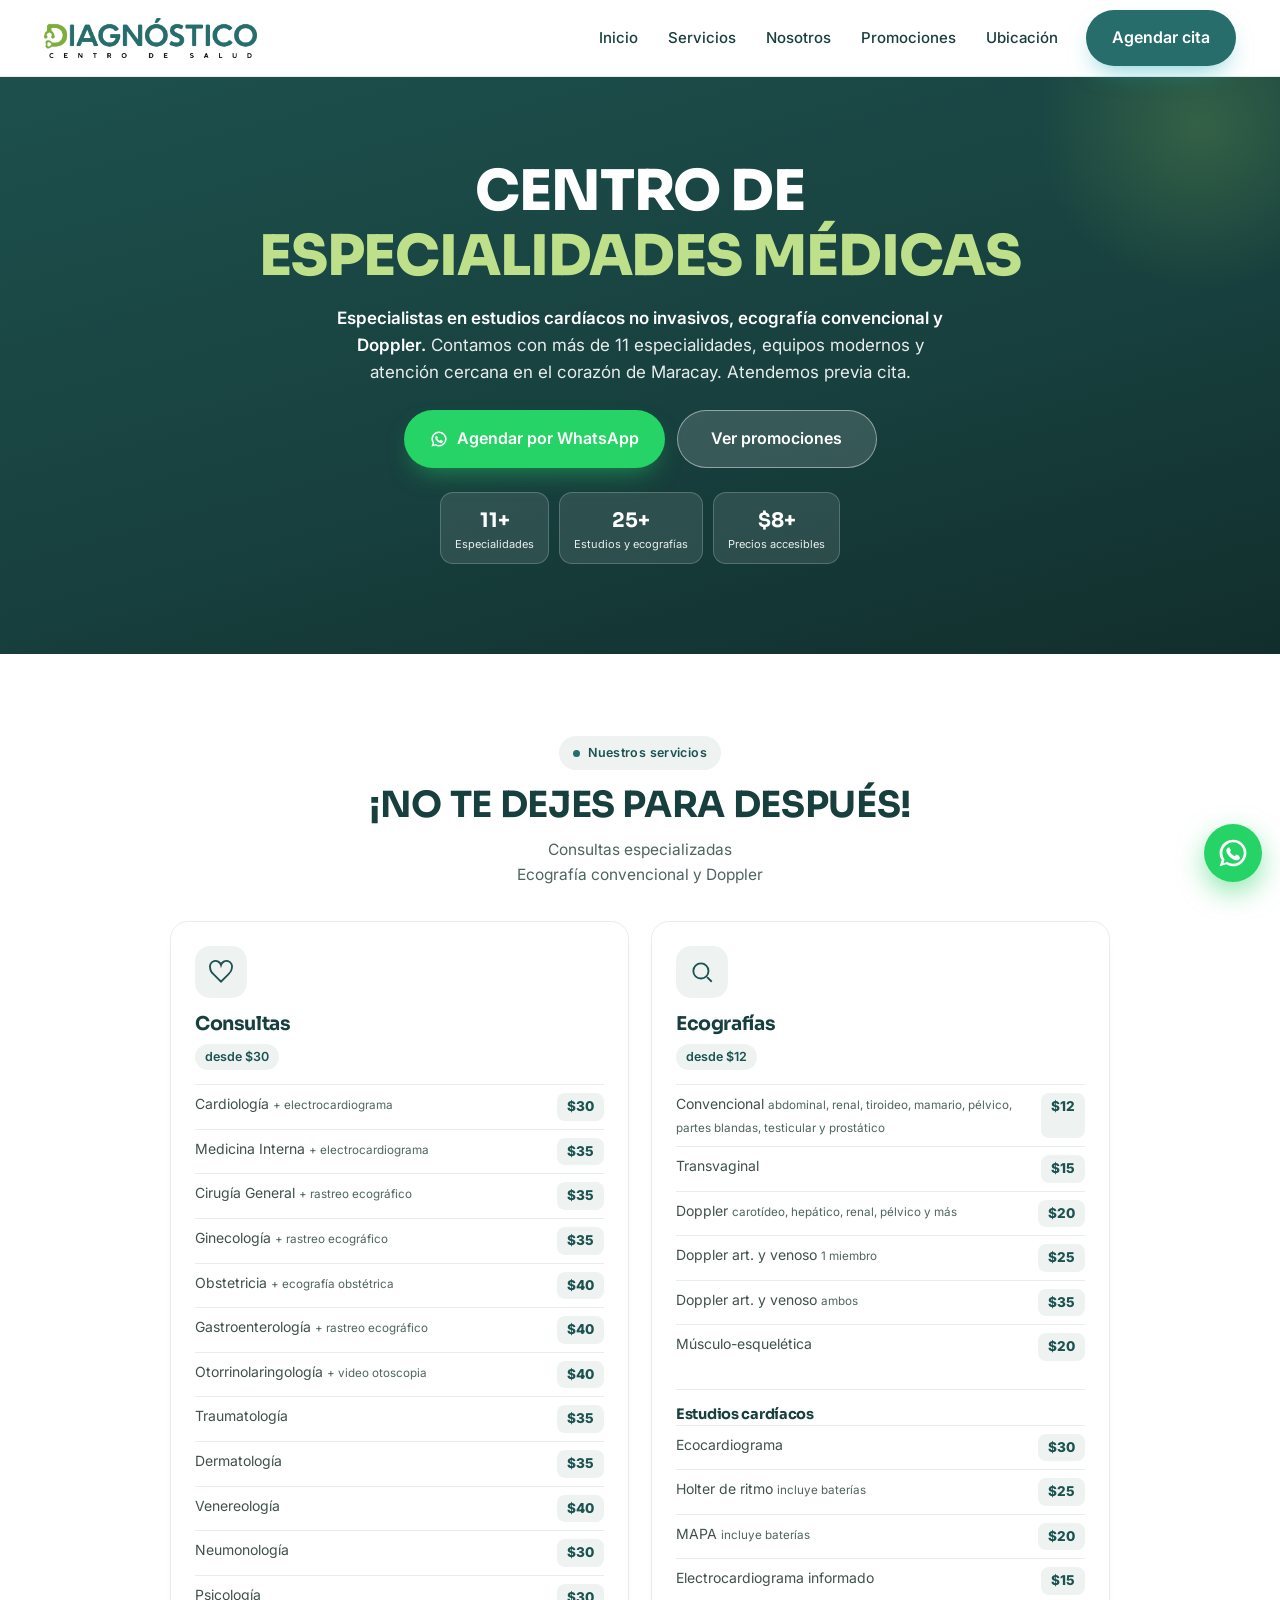
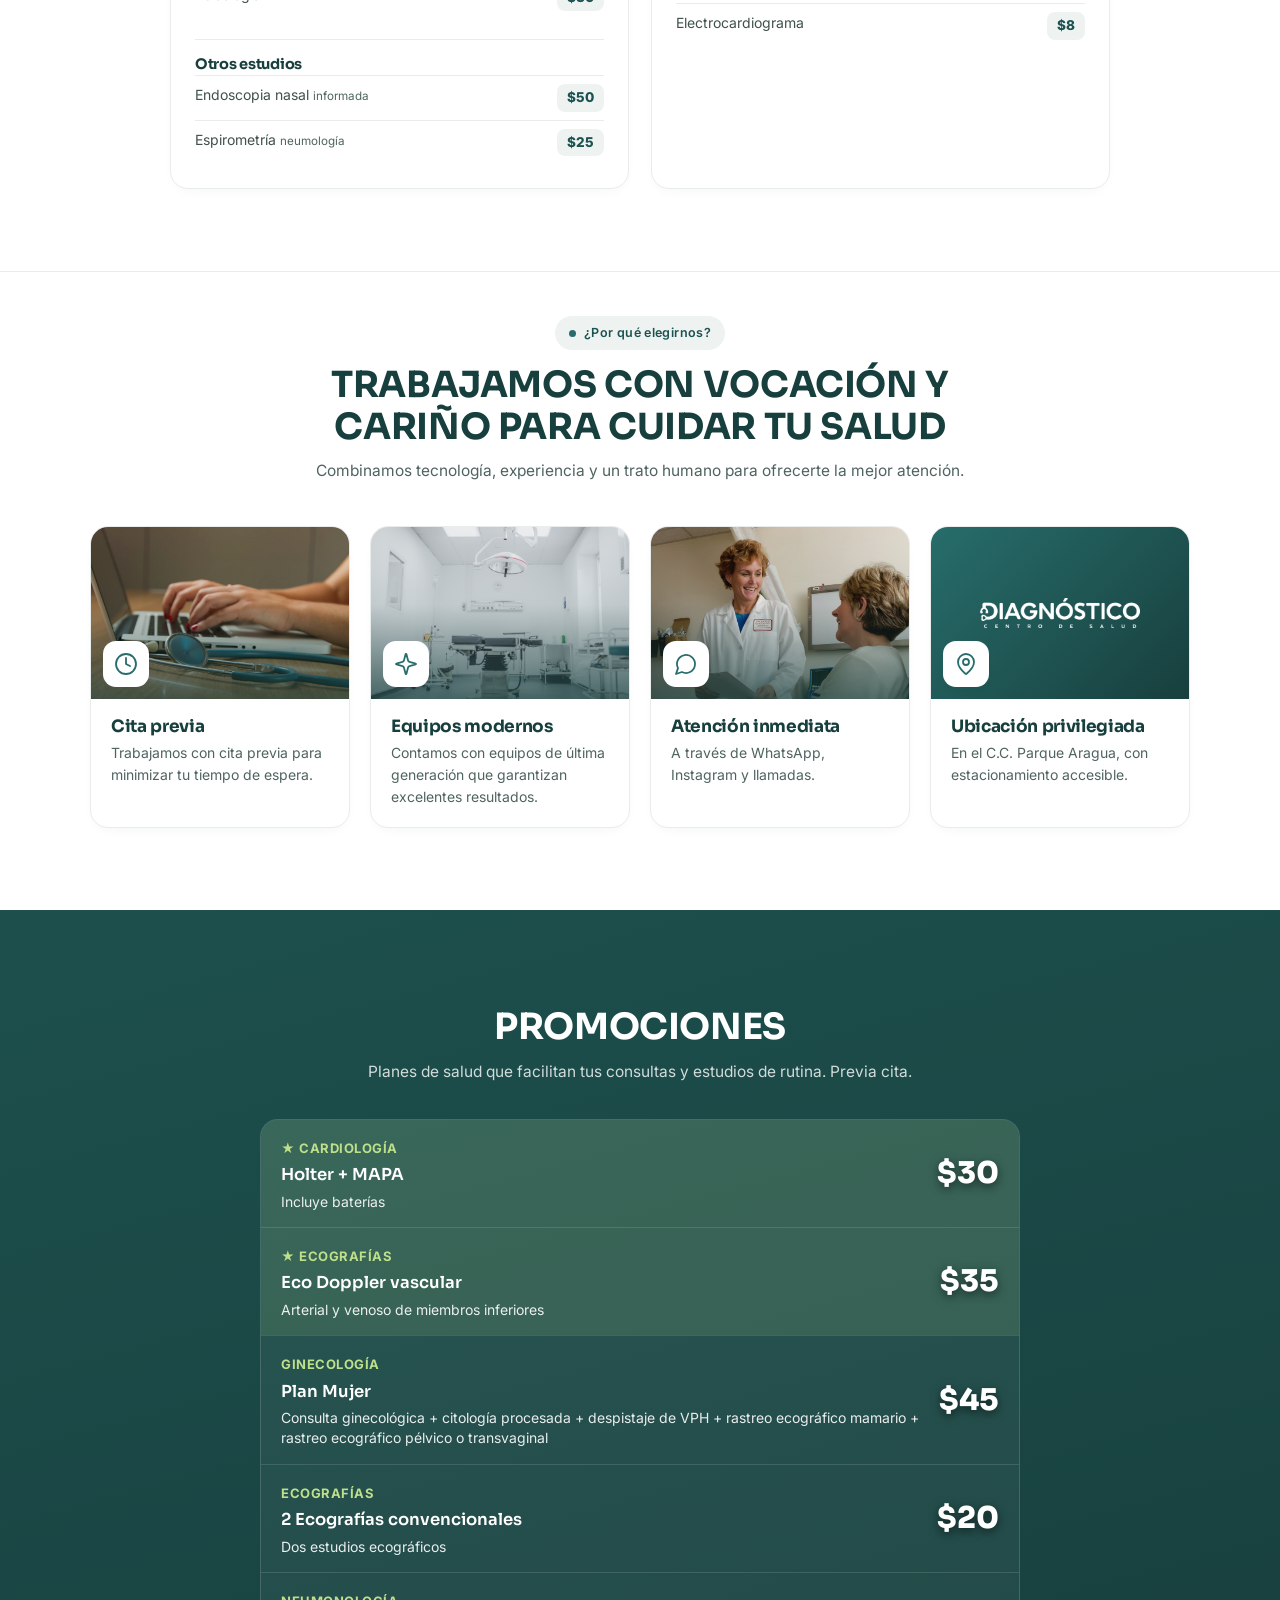
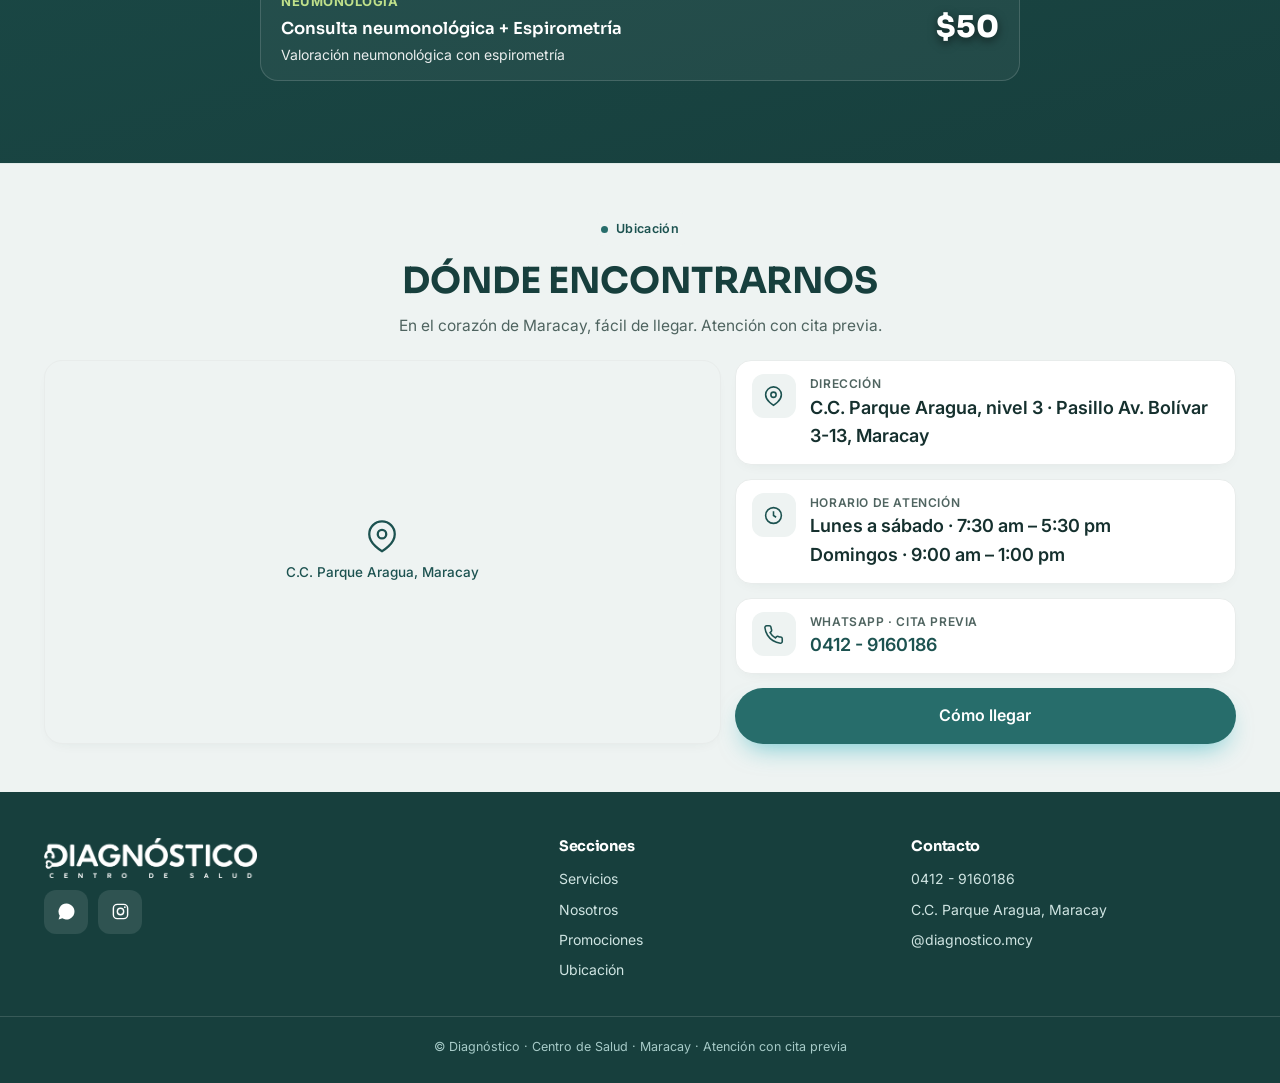
==== index.html @ fa1168a7 "fix: ecografías desde $12 y nombre completo de la promo de neumonología Al renombrar la tarjeta a "E" ====
<!DOCTYPE html>
<html lang="es">
<head>
<script>
/* Flag anti-FOUC. Si el JS falla —el archivo no carga o revienta al ejecutarse—
   quitamos la clase y la página vuelve a su versión sin JS (todo visible),
   en vez de quedarse en blanco por las animaciones de aparición. */
document.documentElement.classList.add('js');
addEventListener('error', function (e) {
  var t = e.target;
  if (!t || t === window || t.tagName === 'SCRIPT') {
    document.documentElement.classList.remove('js');
  }
}, true);
</script>
<meta charset="UTF-8">
<meta name="viewport" content="width=device-width, initial-scale=1.0">
<title>Diagnóstico · Centro de Salud · Maracay</title>
<meta name="description" content="Centro de Salud Diagnóstico en Maracay. Ecografías, estudios cardíacos, endoscopia y consultas de especialidad. Atención con cita previa.">
<meta name="theme-color" content="#ffffff">
<link rel="icon" type="image/png" href="img/favicon.png">
<link rel="apple-touch-icon" href="img/favicon.png">
<meta property="og:type" content="website">
<meta property="og:url" content="https://diagnosticocentrodesalud.vercel.app/">
<meta property="og:title" content="Diagnóstico · Centro de Salud · Maracay">
<meta property="og:description" content="Ecografías, estudios cardíacos y consultas de especialidad. Cita previa.">
<meta property="og:image" content="https://diagnosticocentrodesalud.vercel.app/img/logo-completo.jpg">
<link rel="canonical" href="https://diagnosticocentrodesalud.vercel.app/">
<meta name="twitter:card" content="summary_large_image">
<meta name="twitter:title" content="Diagnóstico · Centro de Salud · Maracay">
<meta name="twitter:description" content="Ecografías, estudios cardíacos y consultas de especialidad. Cita previa.">
<meta name="twitter:image" content="https://diagnosticocentrodesalud.vercel.app/img/logo-completo.jpg">
<link rel="preconnect" href="https://fonts.googleapis.com">
<link rel="preconnect" href="https://fonts.gstatic.com" crossorigin>
<link href="https://fonts.googleapis.com/css2?family=Sora:wght@500;600;700;800&family=Inter:wght@400;500;600&display=swap" rel="stylesheet">
<link rel="stylesheet" href="css/base.css">
<link rel="stylesheet" href="css/index.css">
<script type="application/ld+json">
{
  "@context": "https://schema.org",
  "@type": "MedicalClinic",
  "name": "Diagnóstico · Centro de Salud",
  "description": "Centro de salud en Maracay: ecografías, Doppler, estudios cardíacos, endoscopia y consultas de especialidad. Atención con cita previa.",
  "url": "https://diagnosticocentrodesalud.vercel.app/",
  "telephone": "+584129160186",
  "image": "https://diagnosticocentrodesalud.vercel.app/img/logo-completo.jpg",
  "logo": "https://diagnosticocentrodesalud.vercel.app/img/logo.png",
  "priceRange": "$8–$50",
  "currenciesAccepted": "USD",
  "address": {
    "@type": "PostalAddress",
    "streetAddress": "C.C. Parque Aragua, nivel 3, Pasillo Av. Bolívar 3-13",
    "addressLocality": "Maracay",
    "addressRegion": "Aragua",
    "addressCountry": "VE"
  },
  "geo": {
    "@type": "GeoCoordinates",
    "latitude": 10.2470,
    "longitude": -67.5959
  },
  "openingHoursSpecification": [
    {
      "@type": "OpeningHoursSpecification",
      "dayOfWeek": ["Monday", "Tuesday", "Wednesday", "Thursday", "Friday", "Saturday"],
      "opens": "07:30",
      "closes": "17:30"
    },
    {
      "@type": "OpeningHoursSpecification",
      "dayOfWeek": "Sunday",
      "opens": "09:00",
      "closes": "13:00"
    }
  ],
  "sameAs": ["https://www.instagram.com/diagnostico.mcy/"],
  "hasMap": "https://www.google.com/maps/search/?api=1&query=C.C.+Parque+Aragua+Maracay",
  "medicalSpecialty": ["Cardiovascular", "DiagnosticImaging"]
}
</script>
</head>
<body>

<!-- NAV -->
<header class="nav">
  <div class="container nav-in">
    <a href="#inicio" class="brand"><img src="img/logo.png" alt="Diagnóstico · Centro de Salud" width="2714" height="509"></a>
    <nav class="nav-links">
      <a href="#inicio">Inicio</a>
      <a href="#servicios">Servicios</a>
      <a href="#nosotros">Nosotros</a>
      <a href="#promociones">Promociones</a>
      <a href="#ubicacion">Ubicación</a>
    </nav>
    <a class="btn btn-turq nav-cta" href="https://wa.me/584129160186?text=Hola%2C%20quiero%20agendar%20una%20cita" target="_blank" rel="noopener">Agendar cita</a>
    <button class="burger" aria-label="Menú">
      <svg viewBox="0 0 24 24" fill="none" stroke="currentColor" stroke-width="2.2"><path d="M4 7h16M4 12h16M4 17h16"/></svg>
    </button>
  </div>
  <div class="drawer" id="drawer">
    <div class="din">
      <a href="#inicio">Inicio</a>
      <a href="servicios.html">Servicios</a>
      <a href="#nosotros">Nosotros</a>
      <a href="promociones.html">Promociones</a>
      <a href="#ubicacion">Ubicación</a>
      <a class="btn btn-lime dcta" href="https://wa.me/584129160186?text=Hola%2C%20quiero%20agendar%20una%20cita" target="_blank" rel="noopener">
        <svg viewBox="0 0 24 24" fill="currentColor"><use href="img/wa.svg#wa"/></svg>
        Agendar cita
      </a>
    </div>
  </div>
</header>

<!-- HERO -->
<section class="hero" id="inicio">
  <div class="hero-grid">
    <div class="hero-copy">
      <div class="hero-brand only-mob reveal">
        <div class="hb-name"><span class="d">D</span>iagnóstico</div>
        <div class="hb-sub">Centro de especialidades médicas</div>
      </div>
      <h1 class="only-desk reveal">Centro de <em>especialidades médicas</em></h1>
      <p class="lead reveal" style="--d:.1s"><b>Especialistas en estudios cardíacos no invasivos, ecografía convencional y Doppler.</b> Contamos con más de 11 especialidades, equipos modernos y atención cercana en el corazón de Maracay. Atendemos previa cita.</p>
      <div class="hero-cta only-desk reveal" style="--d:.2s">
        <a class="btn btn-wa" href="https://wa.me/584129160186?text=Hola%2C%20quiero%20agendar%20una%20cita" target="_blank" rel="noopener">
          <svg viewBox="0 0 24 24" fill="currentColor"><use href="img/wa.svg#wa"/></svg>
          Agendar por WhatsApp
        </a>
        <a class="btn btn-ghost" href="#promociones">Ver promociones</a>
      </div>
      <div class="hero-cta only-mob reveal" style="--d:.2s">
        <a class="btn btn-out" href="servicios.html">Servicios</a>
        <a class="btn btn-ghost" href="promociones.html">Promociones</a>
      </div>
      <div class="trust reveal" style="--d:.3s">
        <div class="item"><div class="n">11+</div><div class="l">Especialidades</div></div>
        <div class="item"><div class="n">25+</div><div class="l">Estudios y ecografías</div></div>
        <div class="item"><div class="n">$8+</div><div class="l">Precios accesibles</div></div>
      </div>
    </div>
  </div>
</section>

<!-- SERVICIOS -->
<section class="block" id="servicios">
  <div class="container center sec-head reveal">
    <span class="pill"><span class="d"></span>Nuestros servicios</span>
    <h2 class="sec-title">¡No te dejes para después!</h2>
    <p class="sec-intro only-desk">Consultas especializadas<br>Ecografía convencional y Doppler</p>
  </div>
  <div class="container svc-more reveal" style="--d:.1s">
    <ul class="svc-mini-list">
      <li>Consultas especializadas</li>
      <li>Ecografías</li>
      <li>Estudios cardíacos</li>
      <li>Otros estudios</li>
    </ul>
    <a class="btn btn-turq svc-mini-btn" href="servicios.html">Ver todos los servicios
      <svg viewBox="0 0 24 24" fill="none" stroke="currentColor" stroke-width="2.2" style="width:17px;height:17px"><path d="M5 12h14M13 6l6 6-6 6"/></svg>
    </a>
  </div>
  <div class="container bento-wrap reveal"><div class="bento">
    <div class="card">
      <div class="ic"><svg viewBox="0 0 24 24" fill="none" stroke="currentColor" stroke-width="1.7"><path d="M19 14c1.5-1.5 3-3.3 3-5.5A3.5 3.5 0 0012 5.5 3.5 3.5 0 002 8.5c0 2.2 1.5 4 3 5.5l7 7 7-7z"/></svg></div>
      <h3>Consultas</h3><span class="from">desde $30</span>
      <ul>
        <li><span>Cardiología <small>+ electrocardiograma</small></span><b>$30</b></li>
        <li><span>Medicina Interna <small>+ electrocardiograma</small></span><b>$35</b></li>
        <li><span>Cirugía General <small>+ rastreo ecográfico</small></span><b>$35</b></li>
        <li><span>Ginecología <small>+ rastreo ecográfico</small></span><b>$35</b></li>
        <li><span>Obstetricia <small>+ ecografía obstétrica</small></span><b>$40</b></li>
        <li><span>Gastroenterología <small>+ rastreo ecográfico</small></span><b>$40</b></li>
        <li><span>Otorrinolaringología <small>+ video otoscopia</small></span><b>$40</b></li>
        <li><span>Traumatología</span><b>$35</b></li>
        <li><span>Dermatología</span><b>$35</b></li>
        <li><span>Venereología</span><b>$40</b></li>
        <li><span>Neumonología</span><b>$30</b></li>
        <li><span>Psicología</span><b>$30</b></li>
      </ul>
      <h4 class="subh">Otros estudios</h4>
      <ul>
        <li><span>Endoscopia nasal <small>informada</small></span><b>$50</b></li>
        <li><span>Espirometría <small>neumología</small></span><b>$25</b></li>
      </ul>
    </div>
    <div class="card">
      <div class="ic"><svg viewBox="0 0 24 24" fill="none" stroke="currentColor" stroke-width="1.7"><circle cx="11" cy="11" r="7"/><path d="M21 21l-4.3-4.3"/></svg></div>
      <h3>Ecografías</h3><span class="from">desde $12</span>
      <ul>
        <li><span>Convencional <small>abdominal, renal, tiroideo, mamario, pélvico, partes blandas, testicular y prostático</small></span><b>$12</b></li>
        <li><span>Transvaginal</span><b>$15</b></li>
        <li><span>Doppler <small>carotídeo, hepático, renal, pélvico y más</small></span><b>$20</b></li>
        <li><span>Doppler art. y venoso <small>1 miembro</small></span><b>$25</b></li>
        <li><span>Doppler art. y venoso <small>ambos</small></span><b>$35</b></li>
        <li><span>Músculo-esquelética</span><b>$20</b></li>
      </ul>
      <h4 class="subh">Estudios cardíacos</h4>
      <ul>
        <li><span>Ecocardiograma</span><b>$30</b></li>
        <li><span>Holter de ritmo <small>incluye baterías</small></span><b>$25</b></li>
        <li><span>MAPA <small>incluye baterías</small></span><b>$20</b></li>
        <li><span>Electrocardiograma informado</span><b>$15</b></li>
        <li><span>Electrocardiograma</span><b>$8</b></li>
      </ul>
    </div>
  </div></div>
</section>

<!-- POR QUÉ ELEGIRNOS -->
<section class="block" id="nosotros">
  <div class="container center sec-head reveal">
    <span class="pill"><span class="d"></span>¿Por qué elegirnos?</span>
    <h2 class="sec-title">Trabajamos con vocación y cariño para cuidar tu salud</h2>
    <p class="sec-intro">Combinamos tecnología, experiencia y un trato humano para ofrecerte la mejor atención.</p>
  </div>
  <div class="container reveal" style="--d:.1s"><div class="why">
    <article class="why-card">
      <div class="why-img">
        <img src="img/reason-cita.jpg" alt="" width="900" height="600" loading="lazy">
        <span class="why-ic"><svg viewBox="0 0 24 24" fill="none" stroke="currentColor" stroke-width="1.8" stroke-linecap="round" stroke-linejoin="round"><circle cx="12" cy="12" r="10"/><path d="M12 6v6l4 2"/></svg></span>
      </div>
      <h3>Cita previa</h3>
      <p>Trabajamos con cita previa para minimizar tu tiempo de espera.</p>
    </article>
    <article class="why-card">
      <div class="why-img">
        <img src="img/reason-equipos.jpg" alt="" width="900" height="600" loading="lazy">
        <span class="why-ic"><svg viewBox="0 0 24 24" fill="none" stroke="currentColor" stroke-width="1.8" stroke-linecap="round" stroke-linejoin="round"><path d="M9.94 15.5A2 2 0 0 0 8.5 14.06l-6.14-1.58a.5.5 0 0 1 0-.96L8.5 9.94A2 2 0 0 0 9.94 8.5l1.58-6.14a.5.5 0 0 1 .96 0l1.58 6.14a2 2 0 0 0 1.44 1.44l6.14 1.58a.5.5 0 0 1 0 .96l-6.14 1.58a2 2 0 0 0-1.44 1.44l-1.58 6.14a.5.5 0 0 1-.96 0z"/></svg></span>
      </div>
      <h3>Equipos modernos</h3>
      <p>Contamos con equipos de última generación que garantizan excelentes resultados.</p>
    </article>
    <article class="why-card">
      <div class="why-img">
        <img src="img/reason-cercana.jpg" alt="" width="900" height="600" loading="lazy">
        <span class="why-ic"><svg viewBox="0 0 24 24" fill="none" stroke="currentColor" stroke-width="1.8" stroke-linecap="round" stroke-linejoin="round"><path d="M7.9 20A9 9 0 1 0 4 16.1L2 22Z"/></svg></span>
      </div>
      <h3>Atención inmediata</h3>
      <p>A través de WhatsApp, Instagram y llamadas.</p>
    </article>
    <article class="why-card">
      <div class="why-img why-img-brand">
        <img class="why-logo" src="img/logo-white.png" alt="" loading="lazy">
        <span class="why-ic"><svg viewBox="0 0 24 24" fill="none" stroke="currentColor" stroke-width="1.8" stroke-linecap="round" stroke-linejoin="round"><path d="M20 10c0 4.99-5.54 10.19-7.4 11.8a1 1 0 0 1-1.2 0C9.54 20.19 4 14.99 4 10a8 8 0 0 1 16 0"/><circle cx="12" cy="10" r="3"/></svg></span>
      </div>
      <h3>Ubicación privilegiada</h3>
      <p>En el C.C. Parque Aragua, con estacionamiento accesible.</p>
    </article>
  </div></div>
</section>

<!-- PROMOCIONES -->
<section class="block" id="promociones" style="background:linear-gradient(165deg,#1d504d 0%, #173f3d 100%);">
  <div class="container center sec-head reveal">
    <h2 class="sec-title">Promociones</h2>
    <p class="sec-intro">Planes de salud que facilitan tus consultas y estudios de rutina. Previa cita.</p>
  </div>
  <div class="container"><div class="promo-list reveal" style="--d:.1s">
    <a class="prow feat" href="https://wa.me/584129160186?text=Hola%2C%20quiero%20la%20promo%20de%20Cardiolog%C3%ADa" target="_blank" rel="noopener">
      <div class="pinfo"><span class="ptag">★ Cardiología</span><div class="pname">Holter + MAPA</div><div class="pdesc">Incluye baterías</div></div>
      <div class="pprice">$30</div>
    </a>
    <a class="prow feat" href="https://wa.me/584129160186?text=Hola%2C%20quiero%20la%20promo%20de%20Eco%20Doppler" target="_blank" rel="noopener">
      <div class="pinfo"><span class="ptag">★ Ecografías</span><div class="pname">Eco Doppler vascular</div><div class="pdesc">Arterial y venoso de miembros inferiores</div></div>
      <div class="pprice">$35</div>
    </a>
    <a class="prow" href="https://wa.me/584129160186?text=Hola%2C%20quiero%20el%20Plan%20Mujer" target="_blank" rel="noopener">
      <div class="pinfo">
        <span class="ptag">Ginecología</span>
        <div class="pname">Plan Mujer</div>
        <div class="pdesc">Consulta ginecológica + citología procesada + despistaje de VPH + rastreo ecográfico mamario + rastreo ecográfico pélvico o transvaginal</div>
      </div>
      <div class="pprice">$45</div>
    </a>
    <a class="prow" href="https://wa.me/584129160186?text=Hola%2C%20quiero%20la%20promo%20de%202%20ecograf%C3%ADas" target="_blank" rel="noopener">
      <div class="pinfo"><span class="ptag">Ecografías</span><div class="pname">2 Ecografías convencionales</div><div class="pdesc">Dos estudios ecográficos</div></div>
      <div class="pprice">$20</div>
    </a>
    <a class="prow" href="https://wa.me/584129160186?text=Hola%2C%20quiero%20la%20promo%20de%20Neumonolog%C3%ADa" target="_blank" rel="noopener">
      <div class="pinfo"><span class="ptag">Neumonología</span><div class="pname">Consulta neumonológica + Espirometría</div><div class="pdesc">Valoración neumonológica con espirometría</div></div>
      <div class="pprice">$50</div>
    </a>
  </div></div>
</section>

<!-- UBICACIÓN -->
<section class="block" id="ubicacion">
  <div class="container center sec-head reveal">
    <span class="pill"><span class="d"></span>Ubicación</span>
    <h2 class="sec-title">Dónde encontrarnos</h2>
    <p class="sec-intro only-desk">En el corazón de Maracay, fácil de llegar. Atención con cita previa.</p>
  </div>
  <div class="container"><div class="ubi">
    <div class="map reveal">
      <div class="mfallback"><svg viewBox="0 0 24 24" fill="none" stroke="currentColor" stroke-width="1.6"><path d="M21 10c0 7-9 12-9 12s-9-5-9-12a9 9 0 0118 0z"/><circle cx="12" cy="10" r="3"/></svg><span>C.C. Parque Aragua, Maracay</span></div>
      <iframe src="https://www.google.com/maps?q=C.C.+Parque+Aragua+Maracay&output=embed" loading="lazy" referrerpolicy="no-referrer-when-downgrade" title="Ubicación"></iframe>
    </div>
    <div class="info reveal" style="--d:.12s">
      <div class="irow"><span class="ic"><svg viewBox="0 0 24 24" fill="none" stroke="currentColor" stroke-width="1.8"><path d="M21 10c0 7-9 12-9 12s-9-5-9-12a9 9 0 0118 0z"/><circle cx="12" cy="10" r="3"/></svg></span><div><div class="lab">Dirección</div><div class="val">C.C. Parque Aragua, nivel 3 · Pasillo Av. Bolívar 3-13, Maracay</div></div></div>
      <div class="irow"><span class="ic"><svg viewBox="0 0 24 24" fill="none" stroke="currentColor" stroke-width="1.8"><circle cx="12" cy="12" r="9"/><path d="M12 7v5l3 2"/></svg></span><div><div class="lab">Horario de atención</div><div class="val">Lunes a sábado · 7:30 am – 5:30 pm<br>Domingos · 9:00 am – 1:00 pm</div></div></div>
      <div class="irow"><span class="ic"><svg viewBox="0 0 24 24" fill="none" stroke="currentColor" stroke-width="1.8"><path d="M22 16.9v3a2 2 0 01-2.2 2 19.8 19.8 0 01-8.6-3 19.5 19.5 0 01-6-6 19.8 19.8 0 01-3-8.6A2 2 0 014.1 2h3a2 2 0 012 1.7c.1 1 .4 2 .7 2.9a2 2 0 01-.5 2.1L8.1 9.9a16 16 0 006 6l1.2-1.2a2 2 0 012.1-.5c.9.3 1.9.6 2.9.7a2 2 0 011.7 2z"/></svg></span><div><div class="lab">WhatsApp · Cita previa</div><a href="tel:+584129160186" class="val">0412 - 9160186</a></div></div>
      <a class="btn btn-turq" href="https://www.google.com/maps/search/?api=1&query=C.C.+Parque+Aragua+Maracay" target="_blank" rel="noopener" style="width:100%;">Cómo llegar</a>
    </div>
  </div></div>
</section>

<!-- FOOTER -->
<footer class="ft">
  <div class="container ft-in reveal">
    <div>
      <img src="img/logo-white.png" alt="Diagnóstico" width="900" height="169">
      <div class="ft-soc">
        <a href="https://wa.me/584129160186" target="_blank" rel="noopener" aria-label="WhatsApp"><svg viewBox="0 0 24 24" fill="#fff"><path d="M12 2a10 10 0 00-8.5 15.3L2 22l4.8-1.5A10 10 0 1012 2zm4.4 12c-.2-.1-1.4-.7-1.7-.8-.2-.1-.4-.1-.5.1l-.7.9c-.1.2-.3.2-.5.1a6.5 6.5 0 01-3.2-2.8c-.1-.2 0-.4.1-.5l.4-.5c.1-.2.1-.3 0-.5l-.7-1.7c-.2-.4-.4-.4-.5-.4h-.5a1 1 0 00-.7.3c-.2.3-.9.9-.9 2.1s.9 2.5 1 2.6c.1.2 1.8 2.8 4.4 3.9 1.6.7 2.2.7 3 .6.5-.1 1.4-.6 1.6-1.1.2-.6.2-1 .1-1.1z"/></svg></a>
        <a href="https://www.instagram.com/diagnostico.mcy/" target="_blank" rel="noopener" aria-label="Instagram"><svg viewBox="0 0 24 24" fill="none" stroke="#fff" stroke-width="1.8"><rect x="3" y="3" width="18" height="18" rx="5"/><circle cx="12" cy="12" r="4"/><circle cx="17.5" cy="6.5" r="1.1" fill="#fff" stroke="none"/></svg></a>
      </div>
    </div>
    <div class="only-desk">
      <h4>Secciones</h4>
      <a href="#servicios">Servicios</a><a href="#nosotros">Nosotros</a><a href="#promociones">Promociones</a><a href="#ubicacion">Ubicación</a>
    </div>
    <div class="only-desk">
      <h4>Contacto</h4>
      <a href="tel:+584129160186">0412 - 9160186</a>
      <a href="https://www.google.com/maps/search/?api=1&query=C.C.+Parque+Aragua+Maracay" target="_blank" rel="noopener">C.C. Parque Aragua, Maracay</a>
      <a href="https://www.instagram.com/diagnostico.mcy/" target="_blank" rel="noopener">@diagnostico.mcy</a>
    </div>
  </div>
  <div class="ft-bot">© Diagnóstico · Centro de Salud · Maracay · Atención con cita previa</div>
</footer>

<a class="wa" href="https://wa.me/584129160186?text=Hola%2C%20quiero%20agendar%20una%20cita%20en%20Diagn%C3%B3stico" target="_blank" rel="noopener" aria-label="WhatsApp">
  <svg viewBox="0 0 24 24" fill="currentColor"><use href="img/wa.svg#wa"/></svg>
</a>

<script src="js/main.js" defer></script>
</body>
</html>
---- css/base.css ----
/* ===== Design tokens + reset — compartido por todas las páginas ===== */
:root{
  --ink:#15302e; --teal:#173f3d; --turq:#276D6B; --turq-d:#1c5250; --turq-l:#eef3f2;
  --lime:#7BA845; --limel:#bfe08a; --muted:#4f6460; --line:#e8eceb; --bg:#ffffff; --wa:#25D366;
  --grad:#276D6B;
  --shadow:0 12px 30px -18px rgba(20,55,52,.16);
  --shadow-sm:0 5px 16px -10px rgba(20,55,52,.12);
  --r:18px;
}
*{ box-sizing:border-box; margin:0; padding:0; }
html{ scroll-behavior:smooth; }
a{ text-decoration:none; color:inherit; }
img{ max-width:100%; display:block; }

/* Botón flotante de WhatsApp — presente en todas las páginas */
.wa{ position:fixed; right:18px; bottom:18px; z-index:90; width:58px; height:58px; border-radius:50%; background:var(--wa); display:grid; place-items:center; box-shadow:0 10px 26px rgba(37,211,102,.5); animation:wp 2.4s infinite; }
.wa svg{ width:32px; height:32px; color:#fff; }
@keyframes wp{ 0%{ box-shadow:0 10px 26px rgba(37,211,102,.5),0 0 0 0 rgba(37,211,102,.5);} 70%{ box-shadow:0 10px 26px rgba(37,211,102,.5),0 0 0 16px rgba(37,211,102,0);} 100%{ box-shadow:0 10px 26px rgba(37,211,102,.5),0 0 0 0 rgba(37,211,102,0);} }
@media (prefers-reduced-motion: reduce){ .wa{ animation:none; } }

/* ===== COTIZACIÓN POR WHATSAPP — compartido (servicios + promociones) ===== */
/* pista bajo el encabezado */
.qhint{ margin-top:14px; font-size:13.5px; color:rgba(255,255,255,.72); }

/* círculo de selección en cada fila: vacío = disponible, lima con ✓ = agregado */
.qadd{ flex:none; width:32px; height:32px; border-radius:50%; cursor:pointer;
      background:transparent; border:2px solid rgba(191,224,138,.85); color:transparent;
      display:grid; place-items:center; transition:transform .15s, background .15s, color .15s, border-color .15s; }
.qadd svg{ width:18px; height:18px; }
.qadd:hover{ transform:translateY(-1px); background:rgba(191,224,138,.15); }
.qadd.on{ background:var(--lime); border-color:var(--lime); color:#fff; }
.srow.is-added{ background:rgba(191,224,138,.08); }
.prow.is-added{ background:rgba(191,224,138,.16); }

/* pastilla flotante */
.qbar{ position:fixed; left:50%; bottom:20px; transform:translate(-50%,140%); z-index:80;
      display:inline-flex; align-items:center; gap:12px; padding:12px 20px; border:none; cursor:pointer;
      border-radius:999px; background:var(--turq); color:#fff; font-family:'Inter',sans-serif;
      font-weight:600; font-size:15.5px; box-shadow:0 16px 34px -12px rgba(0,0,0,.6);
      transition:transform .28s cubic-bezier(.22,.61,.36,1), opacity .28s; opacity:0; pointer-events:none;
      max-width:calc(100vw - 32px); }
.qbar.show{ transform:translate(-50%,0); opacity:1; pointer-events:auto; }
.qbar-ic{ position:relative; display:inline-grid; place-items:center; }
.qbar-ic svg{ width:22px; height:22px; }
.qbar-count{ position:absolute; top:-8px; right:-9px; min-width:19px; height:19px; padding:0 4px;
      border-radius:999px; background:var(--lime); color:#173f3d; font-size:12px; font-weight:800;
      display:grid; place-items:center; }
.qbar-total{ font-family:'Sora',sans-serif; font-weight:800; background:rgba(255,255,255,.16);
      padding:3px 11px; border-radius:999px; }

/* panel (bottom sheet) */
.qsheet-back{ position:fixed; inset:0; z-index:100; background:rgba(10,26,25,.55);
      opacity:0; pointer-events:none; transition:opacity .28s; display:flex; align-items:flex-end; justify-content:center; }
.qsheet-back.open{ opacity:1; pointer-events:auto; }
.qsheet{ width:100%; max-width:520px; background:#fff; color:var(--ink);
      border-radius:22px 22px 0 0; padding:10px 20px calc(20px + env(safe-area-inset-bottom));
      transform:translateY(100%); transition:transform .3s cubic-bezier(.22,.61,.36,1);
      max-height:86vh; display:flex; flex-direction:column; box-shadow:0 -20px 50px -20px rgba(0,0,0,.5); }
.qsheet-back.open .qsheet{ transform:none; }
.qsheet-grab{ width:44px; height:5px; border-radius:999px; background:#d8e0de; margin:4px auto 8px; }
.qsheet-head{ display:flex; align-items:center; justify-content:space-between; }
.qsheet-head h2{ font-family:'Sora',sans-serif; font-size:20px; font-weight:700; color:var(--teal); }
.qsheet-x{ width:38px; height:38px; border-radius:11px; border:none; cursor:pointer;
      background:var(--turq-l); color:var(--turq-d); display:grid; place-items:center; }
.qsheet-x svg{ width:20px; height:20px; }
.qsheet-list{ overflow-y:auto; margin:12px 0 4px; -webkit-overflow-scrolling:touch; }
.qitem{ display:flex; align-items:center; gap:12px; padding:12px 0; border-top:1px solid var(--line); }
.qitem:first-child{ border-top:none; }
.qitem-name{ flex:1; min-width:0; font-size:15.5px; color:var(--ink); }
.qitem-price{ font-family:'Sora',sans-serif; font-weight:800; font-size:16px; color:var(--turq-d);
      white-space:nowrap; }
.qitem-x{ flex:none; width:32px; height:32px; border-radius:9px; border:none; cursor:pointer;
      background:#fbecec; color:#c0483f; display:grid; place-items:center; }
.qitem-x svg{ width:17px; height:17px; }
.qsheet-foot{ border-top:1px solid var(--line); padding-top:14px; margin-top:4px; }
.qsheet-total{ display:flex; align-items:baseline; justify-content:space-between; }
.qsheet-total span{ font-size:14px; color:var(--muted); font-weight:600; text-transform:uppercase; letter-spacing:.03em; }
.qsheet-sum{ font-family:'Sora',sans-serif; font-weight:800; font-size:26px; color:var(--teal); }
.qsheet-note{ font-size:12px; color:var(--muted); margin-top:4px; }
.qsheet-wa{ display:flex; align-items:center; justify-content:center; gap:9px; margin-top:14px;
      padding:15px; border-radius:14px; background:var(--wa); color:#fff; font-weight:700; font-size:16.5px;
      box-shadow:0 12px 26px -10px rgba(37,211,102,.55); }
.qsheet-wa svg{ width:20px; height:20px; }
.qsheet-more{ display:block; width:100%; margin-top:10px; padding:12px; border:none; background:none;
      color:var(--turq-d); font-weight:600; font-size:14.5px; cursor:pointer; }

/* que la pastilla no choque con el botón flotante de WhatsApp en móvil */
@media (max-width:520px){
  .qbar{ left:16px; right:82px; display:flex; justify-content:center; max-width:none;
         transform:translateY(140%); }
  .qbar.show{ transform:none; }
}
---- css/index.css ----
body{ font-family:'Inter',system-ui,sans-serif; color:var(--ink); background:var(--bg); line-height:1.6; -webkit-font-smoothing:antialiased; overflow-x:hidden; }
  h1,h2,h3,h4{ font-family:'Sora',sans-serif; line-height:1.15; letter-spacing:-.02em; }
  .container{ width:100%; max-width:100%; margin:0 auto; padding:0 20px; }
  .center{ text-align:center; }
  .pill{ display:inline-flex; align-items:center; gap:8px; background:var(--turq-l); color:var(--turq-d); font-size:12.5px; font-weight:600; letter-spacing:.03em; padding:7px 14px; border-radius:999px; }
  .pill .d{ width:7px; height:7px; border-radius:50%; background:var(--turq); }
  .sec-head{ max-width:640px; margin:0 auto; }
  .sec-title{ font-size:clamp(13px,4.3vw,36px); font-weight:700; color:var(--teal); margin:14px 0 12px; text-transform:uppercase; letter-spacing:-.01em; white-space:normal; text-wrap:balance; }
  .sec-intro{ color:var(--muted); font-size:15.5px; }
  .btn{ display:inline-flex; align-items:center; justify-content:center; gap:9px; font-family:'Inter',sans-serif; font-weight:600; font-size:16px; padding:15px 26px; border-radius:999px; cursor:pointer; border:none; transition:transform .18s, box-shadow .18s; }
  .btn svg{ width:18px; height:18px; }
  .btn-turq{ background:var(--grad); color:#fff; box-shadow:0 12px 26px -10px rgba(18,169,182,.6); }
  .btn-turq:hover{ transform:translateY(-2px); }
  .btn-wa{ background:var(--wa); color:#fff; box-shadow:0 12px 26px -10px rgba(37,211,102,.55); }
  .btn-wa:hover{ transform:translateY(-2px); }
  .btn-out{ background:#fff; color:var(--turq-d); border:1.5px solid var(--line); }
  .btn-out:hover{ border-color:var(--turq); }
  .btn-ghost{ background:rgba(255,255,255,.14); color:#fff; border:1.5px solid rgba(255,255,255,.45); }
  .btn-lime{ background:var(--lime); color:var(--teal); box-shadow:0 12px 26px -10px rgba(123,168,69,.6); }
  .btn-lime:hover{ transform:translateY(-2px); }

  /* Accesibilidad: foco visible para teclado */
  :focus-visible{ outline:3px solid var(--turq); outline-offset:3px; border-radius:5px; }
  .hero :focus-visible, #promociones :focus-visible, footer.ft :focus-visible{ outline-color:#bfe08a; }

  /* Animaciones de aparición (fade + subida). Mejora progresiva: sin JS o con
     reduce-motion el contenido se ve completo. */
  .js .reveal{ opacity:0; transform:translateY(28px); transition:opacity .7s cubic-bezier(.22,.61,.36,1), transform .7s cubic-bezier(.22,.61,.36,1); transition-delay:var(--d,0s); }
  .js .reveal.in{ opacity:1; transform:none; }

  /* Accesibilidad: respetar reducción de movimiento */
  @media (prefers-reduced-motion: reduce){
    *, *::before, *::after{ animation-duration:.001ms !important; animation-iteration-count:1 !important; transition-duration:.001ms !important; scroll-behavior:auto !important; }
    .js .reveal{ opacity:1 !important; transform:none !important; }
  }

  /* ===== NAV (robusto) ===== */
  header.nav{ position:sticky; top:0; z-index:70; background:#fff; border-bottom:1px solid var(--line); }
  .nav-in{ display:flex; align-items:center; height:64px; }
  .brand{ margin-right:auto; display:flex; }
  .brand img{ height:33px; width:auto; }
  .nav-links{ display:none; }
  .nav-cta{ display:none; }
  .burger{ display:inline-flex; align-items:center; justify-content:center; width:44px; height:44px; border-radius:13px; background:var(--turq-l); border:none; color:var(--turq-d); cursor:pointer; }
  .burger svg{ width:24px; height:24px; }
  .drawer{ max-height:0; overflow:hidden; transition:max-height .34s ease; background:#fff; }
  .drawer.open{ max-height:520px; border-top:1px solid var(--line); }
  .drawer .din{ padding:6px 20px 22px; display:flex; flex-direction:column; }
  .drawer a{ padding:17px 4px; font-size:19px; font-weight:600; color:var(--teal); border-bottom:1px solid var(--line); }
  .drawer a.dcta{ margin-top:18px; border:none; font-size:19px; color:#fff; text-shadow:0 1px 2px rgba(0,0,0,.28); }
  .drawer a.dcta svg{ width:20px; height:20px; }
  /* móvil: navbar FIJO y transparente superpuesto al hero; blanco (con logo) al hacer scroll → evita el doble logo */
  @media (max-width:939px){
    .js header.nav{ position:fixed; top:0; left:0; right:0; background:transparent; border-bottom-color:transparent; box-shadow:none; transition:background .25s ease, border-color .25s ease, box-shadow .25s ease; }
    .js header.nav.scrolled{ background:#fff; border-bottom-color:var(--line); box-shadow:0 6px 18px -14px rgba(0,0,0,.45); }
    .js .hero-copy{ padding-top:96px; }   /* compensa el navbar fijo (64px) + aire */
    .js header.nav .brand{ transition:opacity .2s ease; }
    .js header.nav:not(.scrolled) .brand{ opacity:0; pointer-events:none; }
    .js header.nav:not(.scrolled) .burger{ background:#fff; color:var(--turq-d); box-shadow:0 8px 18px -8px rgba(0,0,0,.5); }
  }

  /* ===== HERO ===== */
  .hero{ position:relative; overflow:hidden; background:linear-gradient(165deg,#1d504d 0%, #173f3d 60%, #112e2c 100%); color:#fff; }
  .hero::before{ content:""; position:absolute; top:-120px; right:-90px; width:340px; height:340px; border-radius:50%; background:radial-gradient(circle, rgba(147,199,82,.22), transparent 68%); z-index:0; }
  .hero-grid{ position:relative; z-index:1; }
  .hero-copy{ padding:48px 22px 64px; text-align:center; max-width:920px; margin:0 auto; }
  .hero h1{ text-transform:uppercase; font-size:clamp(21px,6vw,31px); font-weight:800; line-height:1.16; margin:0; }  /* móvil: 2 líneas */
  .hero h1 em{ font-style:normal; color:#fff; display:block; }  /* móvil: título todo blanco */
  /* móvil: hero con la MARCA protagonista */
  .hero-brand{ text-align:center; }
  .hb-name{ font-family:'Sora',sans-serif; font-weight:800; font-size:clamp(38px,11.5vw,52px); letter-spacing:-.005em; line-height:1; text-transform:uppercase; color:#fff; }
  .hb-name .d{ color:#bfe08a; }
  .hb-sub{ margin-top:17px; font-size:14px; letter-spacing:.1em; text-transform:uppercase; color:#bfe08a; font-weight:600; line-height:1.4; }
  .hero .lead{ font-size:16.5px; color:rgba(255,255,255,.9); margin:16px auto 0; max-width:470px; }
  .hero .lead b{ color:#fff; font-weight:600; }
  .hero-cta{ display:flex; flex-wrap:wrap; gap:12px; justify-content:center; margin-top:24px; }
  .hero-cta .btn{ flex:1 1 auto; min-width:200px; }
  .hero-cta.only-mob .btn{ min-width:0; }        /* móvil: Servicios + Promociones en una fila */
  /* móvil: 3 cuadritos pequeños en una sola línea */
  .trust{ display:flex; justify-content:center; gap:8px; margin-top:24px; flex-wrap:nowrap; }
  .trust .item{ flex:1 1 0; min-width:0; background:rgba(255,255,255,.1); border:1px solid rgba(255,255,255,.2); border-radius:13px; padding:11px 6px; text-align:center; }
  .trust .n{ font-family:'Sora',sans-serif; font-size:19px; font-weight:700; color:#fff; }
  .trust .l{ font-size:12px; color:rgba(255,255,255,.9); line-height:1.3; }

  section.block{ padding:54px 0; }
  section[id], .hero[id]{ scroll-margin-top:80px; }

  /* SERVICIOS */
  .bento{ display:grid; grid-template-columns:1fr; gap:18px; max-width:940px; margin:34px auto 0; }
  .card .subh{ font-family:'Sora',sans-serif; font-size:14.5px; color:var(--teal); margin:20px 0 2px; padding-top:16px; border-top:1px solid var(--line); }
  .card{ background:#fff; border:1px solid var(--line); border-radius:var(--r); padding:24px; box-shadow:var(--shadow-sm); transition:transform .2s, box-shadow .2s; }
  .card:hover{ transform:translateY(-4px); box-shadow:var(--shadow); }
  .card .ic{ width:52px; height:52px; border-radius:15px; background:var(--turq-l); display:grid; place-items:center; color:var(--turq-d); margin-bottom:16px; }
  .card .ic svg{ width:26px; height:26px; }
  .card h3{ font-size:19px; color:var(--teal); }
  .card .from{ display:inline-block; font-size:12.5px; font-weight:600; color:var(--turq-d); background:var(--turq-l); padding:3px 10px; border-radius:999px; margin:8px 0 14px; }
  .card ul{ list-style:none; }
  .card li{ display:flex; justify-content:space-between; gap:12px; padding:8px 0; border-top:1px solid var(--line); font-size:14px; color:#40514d; }
  .card li b{ color:var(--turq-d); font-weight:800; white-space:nowrap; background:var(--turq-l); padding:3px 10px; border-radius:8px; font-size:13.5px; }
  .card li small{ color:var(--muted); }
  /* En móvil los servicios viven en servicios.html: lista corta + botón "Ver todos" */
  .svc-more{ display:block; margin-top:10px; }
  .svc-mini-list{ list-style:none; max-width:360px; margin:0 auto; }
  .svc-mini-list li{ display:flex; align-items:center; gap:12px; padding:14px 6px; border-top:1px solid var(--line); font-size:16.5px; font-weight:500; color:var(--ink); }
  .svc-mini-list li:first-child{ border-top:none; }
  .svc-mini-list li::before{ content:""; width:9px; height:9px; border-radius:50%; background:var(--lime); flex:none; }
  .svc-mini-btn{ display:flex; gap:7px; width:max-content; margin:20px auto 0; }
  .bento-wrap{ display:none; }
  #promociones{ display:none; }              /* móvil: Promociones vive en su página */
  .only-desk{ display:none; }  /* visible solo en desktop (ver media 940px) */

  /* PROMOCIONES */
  .promo-list{ max-width:760px; margin:34px auto 0; background:#fff; border:1px solid var(--line); border-radius:18px; box-shadow:var(--shadow-sm); overflow:hidden; }
  .prow{ display:flex; align-items:center; gap:16px; padding:15px 20px; border-top:1px solid var(--line); color:inherit; transition:background .15s; }
  .prow:first-child{ border-top:none; }
  .prow:hover{ background:var(--turq-l); }
  .prow.feat{ background:var(--turq-l); }
  .prow.feat:hover{ background:#dceff0; }
  .pinfo{ flex:1; min-width:0; }
  .ptag{ font-size:13px; font-weight:700; text-transform:uppercase; letter-spacing:.04em; color:var(--turq-d); }
  .pname{ font-family:'Sora',sans-serif; font-weight:600; font-size:16.5px; color:var(--teal); margin-top:2px; }
  .pdesc{ font-size:14px; color:var(--muted); margin-top:3px; line-height:1.45; }
  .pprice{ font-family:'Sora',sans-serif; font-weight:800; font-size:23px; color:var(--turq); white-space:nowrap; }
  /* Promociones sobre fondo azul */
  #promociones .sec-title{ color:#fff; }
  #promociones .sec-intro{ color:rgba(255,255,255,.8); }
  #promociones .pill{ background:rgba(255,255,255,.14); color:#fff; }
  #promociones .pill .d{ background:#bfe08a; }
  #promociones .promo-list{ background:rgba(255,255,255,.05); border-color:rgba(255,255,255,.15); box-shadow:none; }
  #promociones .prow{ border-top-color:rgba(255,255,255,.12); }
  #promociones .prow:hover{ background:rgba(255,255,255,.06); }
  #promociones .prow.feat{ background:rgba(191,224,138,.12); }
  #promociones .prow.feat:hover{ background:rgba(191,224,138,.18); }
  #promociones .ptag{ color:#bfe08a; }
  #promociones .pname{ color:#fff; }
  #promociones .pdesc{ color:rgba(255,255,255,.9); }
  #promociones .pprice{ color:#fff; font-size:30px; text-shadow:0 3px 10px rgba(0,0,0,.55); }
  /* Ubicación compacta — banda turquesa suave para separarla de Servicios */
  #ubicacion{ padding:48px 0; background:var(--turq-l); border-top:1px solid #e0eae8; }
  #ubicacion .ubi{ margin-top:22px; gap:14px; }
  #ubicacion .map{ min-height:0; }
  #ubicacion .map iframe{ height:220px; min-height:0; }
  #ubicacion .irow{ padding:13px 16px; }
  /* móvil: info de ubicación más compacta */
  @media (max-width:939px){
    #ubicacion .ubi{ margin-top:18px; }
    #ubicacion .info{ gap:9px; }
    #ubicacion .irow{ padding:10px 14px; gap:11px; }
    #ubicacion .irow .ic{ width:38px; height:38px; border-radius:11px; }
    #ubicacion .irow .ic svg{ width:19px; height:19px; }
    #ubicacion .irow .lab{ font-size:11px; }
    #ubicacion .irow .val{ font-size:16.5px; }
  }

  /* UBICACIÓN */
  .ubi{ display:grid; grid-template-columns:1fr; gap:18px; margin-top:34px; }
  .map{ position:relative; border-radius:var(--r); overflow:hidden; border:1px solid var(--line); box-shadow:var(--shadow-sm); background:var(--turq-l); min-height:280px; }
  .map .mfallback{ position:absolute; inset:0; z-index:0; display:flex; flex-direction:column; align-items:center; justify-content:center; gap:8px; text-align:center; color:var(--turq-d); padding:20px; }
  .map .mfallback svg{ width:34px; height:34px; }
  .map .mfallback span{ font-size:13.5px; font-weight:500; }
  .map iframe{ position:relative; z-index:1; width:100%; height:280px; border:0; display:block; }
  .info{ display:flex; flex-direction:column; gap:14px; }
  .irow{ display:flex; gap:14px; align-items:flex-start; background:#fff; border:1px solid var(--line); border-radius:16px; padding:16px 18px; box-shadow:var(--shadow-sm); }
  .irow .ic{ width:44px; height:44px; border-radius:12px; background:var(--turq-l); display:grid; place-items:center; color:var(--turq-d); flex:none; }
  .irow .ic svg{ width:21px; height:21px; }
  .irow .lab{ font-size:12px; letter-spacing:.05em; text-transform:uppercase; color:var(--muted); font-weight:600; }
  .irow .val{ font-size:18px; font-weight:600; color:var(--ink); }
  .irow a.val{ color:var(--turq-d); }

  /* FOOTER */
  footer.ft{ background:var(--teal); color:#cfe4e2; padding:46px 0 26px; }
  .ft-in{ display:grid; grid-template-columns:1fr; gap:28px; }
  .ft img{ height:40px; width:auto; margin-bottom:12px; }
  .ft p{ font-size:14px; line-height:1.85; }
  .ft h4{ font-family:'Sora',sans-serif; color:#fff; font-size:14.5px; margin-bottom:10px; }
  .ft a{ display:block; font-size:14px; padding:4px 0; color:#cfe4e2; }
  .ft a:hover{ color:#fff; }
  .ft-soc{ display:flex; gap:10px; margin-top:12px; }
  .ft-soc a{ width:44px; height:44px; border-radius:12px; background:rgba(255,255,255,.1); display:grid; place-items:center; padding:0; }
  .ft-soc svg{ width:19px; height:19px; }
  .ft-bot{ text-align:center; border-top:1px solid rgba(255,255,255,.14); margin-top:30px; padding-top:20px; font-size:12.5px; color:#a7cbc8; }

  /* ===== POR QUÉ ELEGIRNOS ===== */
  /* Va tras Servicios (ambas en blanco): una línea marca el cambio de sección
     y el padding superior es menor para no duplicar el hueco */
  #nosotros .sec-head{ max-width:860px; } /* título largo: 2 líneas en escritorio, no 3 */
  #servicios + #nosotros{ padding-top:44px; border-top:1px solid var(--line); }
  /* Móvil: fila deslizable (se asoma la siguiente tarjeta); escritorio: 4 columnas */
  .why{ display:flex; gap:16px; overflow-x:auto; scroll-snap-type:x mandatory; margin:30px -20px 0; padding:4px 20px 14px; scrollbar-width:none; }
  .why::-webkit-scrollbar{ display:none; }
  .why-card{ flex:0 0 78%; scroll-snap-align:center; background:#fff; border:1px solid var(--line); border-radius:var(--r); overflow:hidden; box-shadow:var(--shadow-sm); transition:transform .2s, box-shadow .2s; }
  .why-card:hover{ transform:translateY(-4px); box-shadow:var(--shadow); }
  .why-img{ position:relative; aspect-ratio:3/2; }
  .why-img img{ width:100%; height:100%; object-fit:cover; }
  .why-img::after{ content:""; position:absolute; inset:0; background:linear-gradient(to top, rgba(23,63,61,.7), rgba(23,63,61,.1) 55%, transparent); }
  /* Sin foto propia de la ubicación: fondo de marca con el logo */
  .why-img-brand{ background:linear-gradient(135deg, var(--turq), var(--teal)); display:grid; place-items:center; }
  .why-img-brand::after{ display:none; }
  .why-img .why-logo{ width:62%; height:auto; object-fit:contain; }
  .why-ic{ position:absolute; left:12px; bottom:12px; z-index:1; width:46px; height:46px; border-radius:13px; background:#fff; color:var(--turq); display:grid; place-items:center; box-shadow:var(--shadow-sm); }
  .why-ic svg{ width:24px; height:24px; }
  .why-card h3{ font-size:17px; color:var(--teal); margin:18px 20px 6px; }
  .why-card p{ font-size:14px; color:var(--muted); margin:0 20px 20px; line-height:1.55; }

  /* ===== BREAKPOINTS ===== */
  @media (min-width:640px){
    .bento{ grid-template-columns:repeat(2,1fr); }
    .why-card{ flex-basis:46%; }
    .hero h1{ font-size:45px; }
  }
  @media (min-width:940px){
    .container{ padding:0 44px; }
    .nav-in{ height:76px; } .brand img{ height:40px; }
    .burger, .drawer{ display:none; }
    .nav-links{ display:flex; align-items:center; gap:30px; margin-right:28px; }
    .nav-links a{ font-size:15px; font-weight:500; color:var(--teal); transition:color .15s; }
    .nav-links a:hover{ color:var(--turq); }
    .nav-cta{ display:inline-flex; }
    section.block{ padding:82px 0; }
    .svc-more{ display:none; }
    .bento-wrap{ display:block; }
    #promociones{ display:block; }
    .only-desk{ display:block; }
    .hero-cta.only-desk{ display:flex; }
    .only-mob{ display:none; }
    .hero h1 em{ color:#bfe08a; }
    .trust{ flex-wrap:wrap; gap:10px; }
    .trust .item{ flex:0 0 auto; min-width:88px; padding:12px 14px; }
    .trust .n{ font-size:20px; }
    .trust .l{ font-size:11px; }
    .hero-copy{ padding:82px 44px 90px; }
    .hero h1{ font-size:56px; }
    .hero .lead{ font-size:17px; max-width:620px; }
    .hero-cta .btn{ flex:0 0 auto; }
    .bento{ grid-template-columns:1fr 1fr; gap:22px; }
    .why{ display:grid; grid-template-columns:repeat(4,1fr); gap:20px; max-width:1100px; margin:38px auto 0; padding:4px 0 0; overflow:visible; }
    .ubi{ grid-template-columns:1.35fr 1fr; align-items:stretch; }
    .map{ height:100%; }
    .map iframe{ height:100%; min-height:380px; }
    .ft-in{ grid-template-columns:1.5fr 1fr 1fr; }
  }
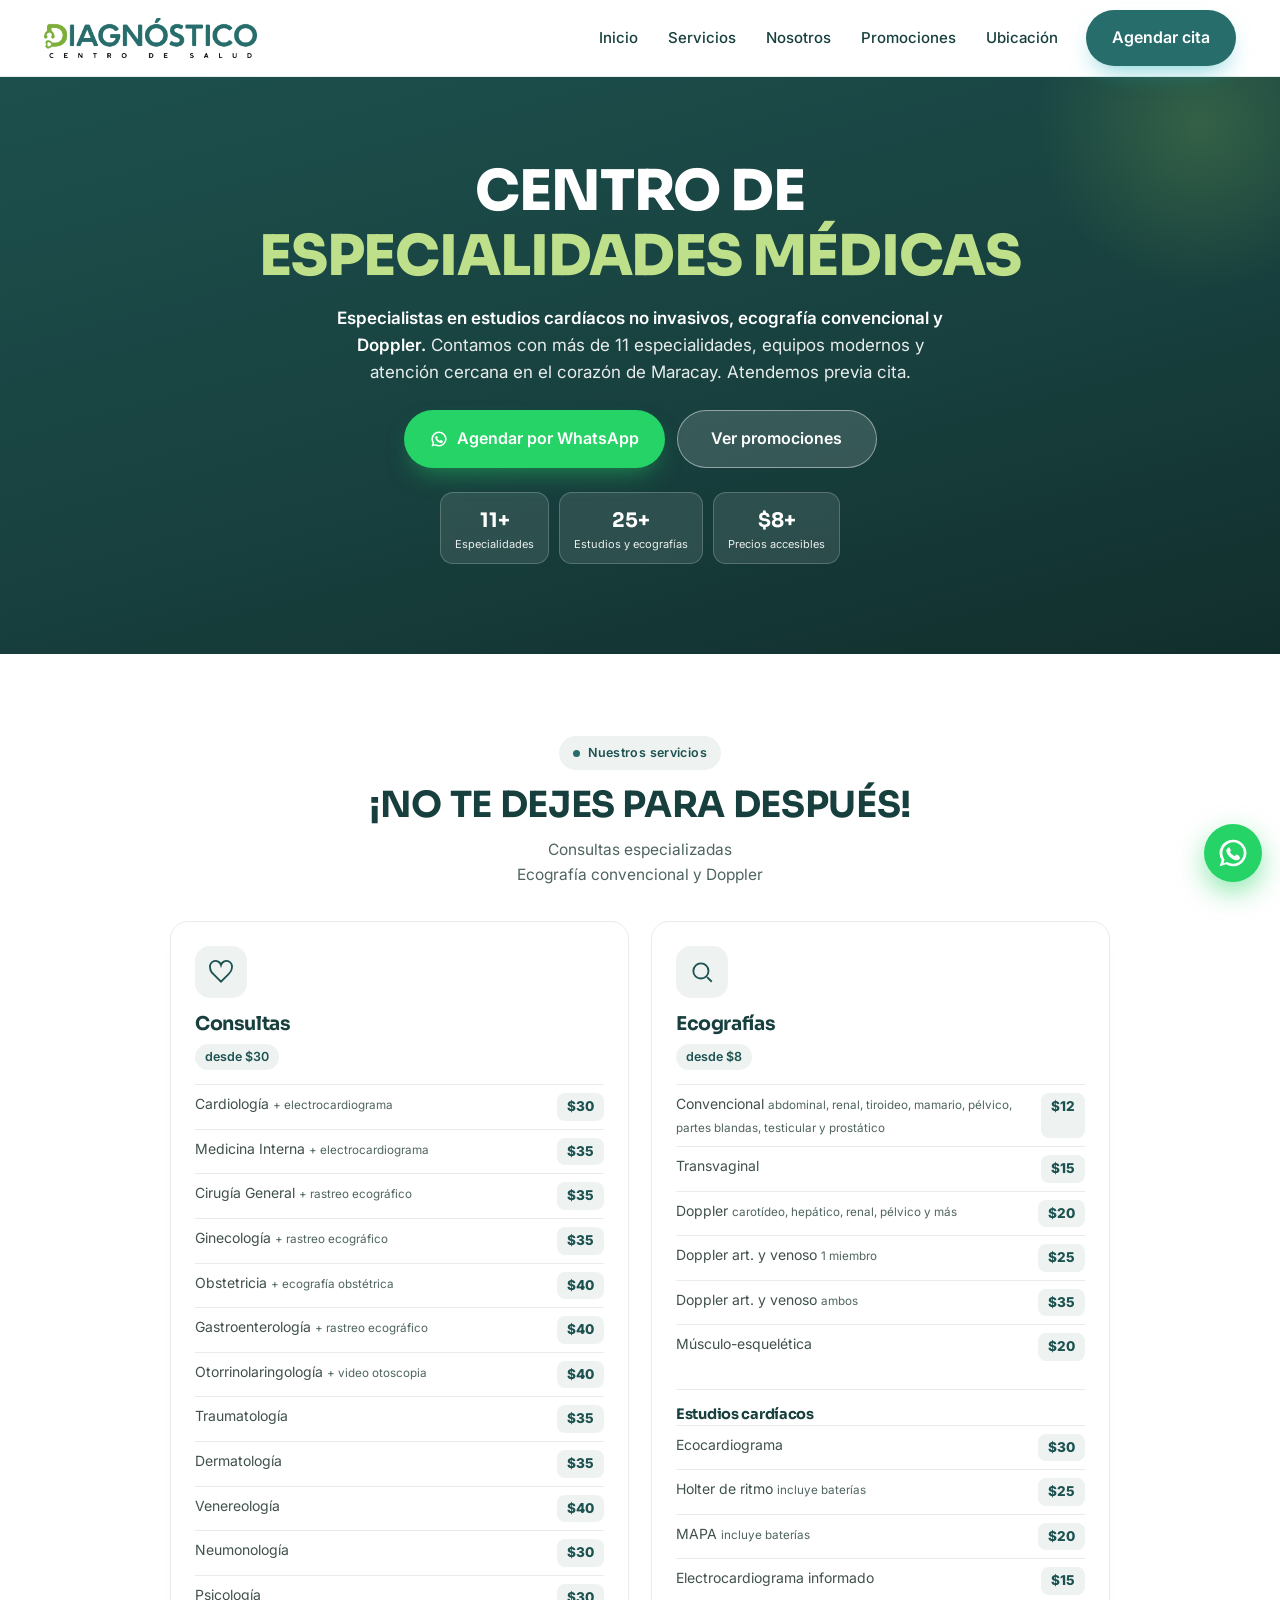
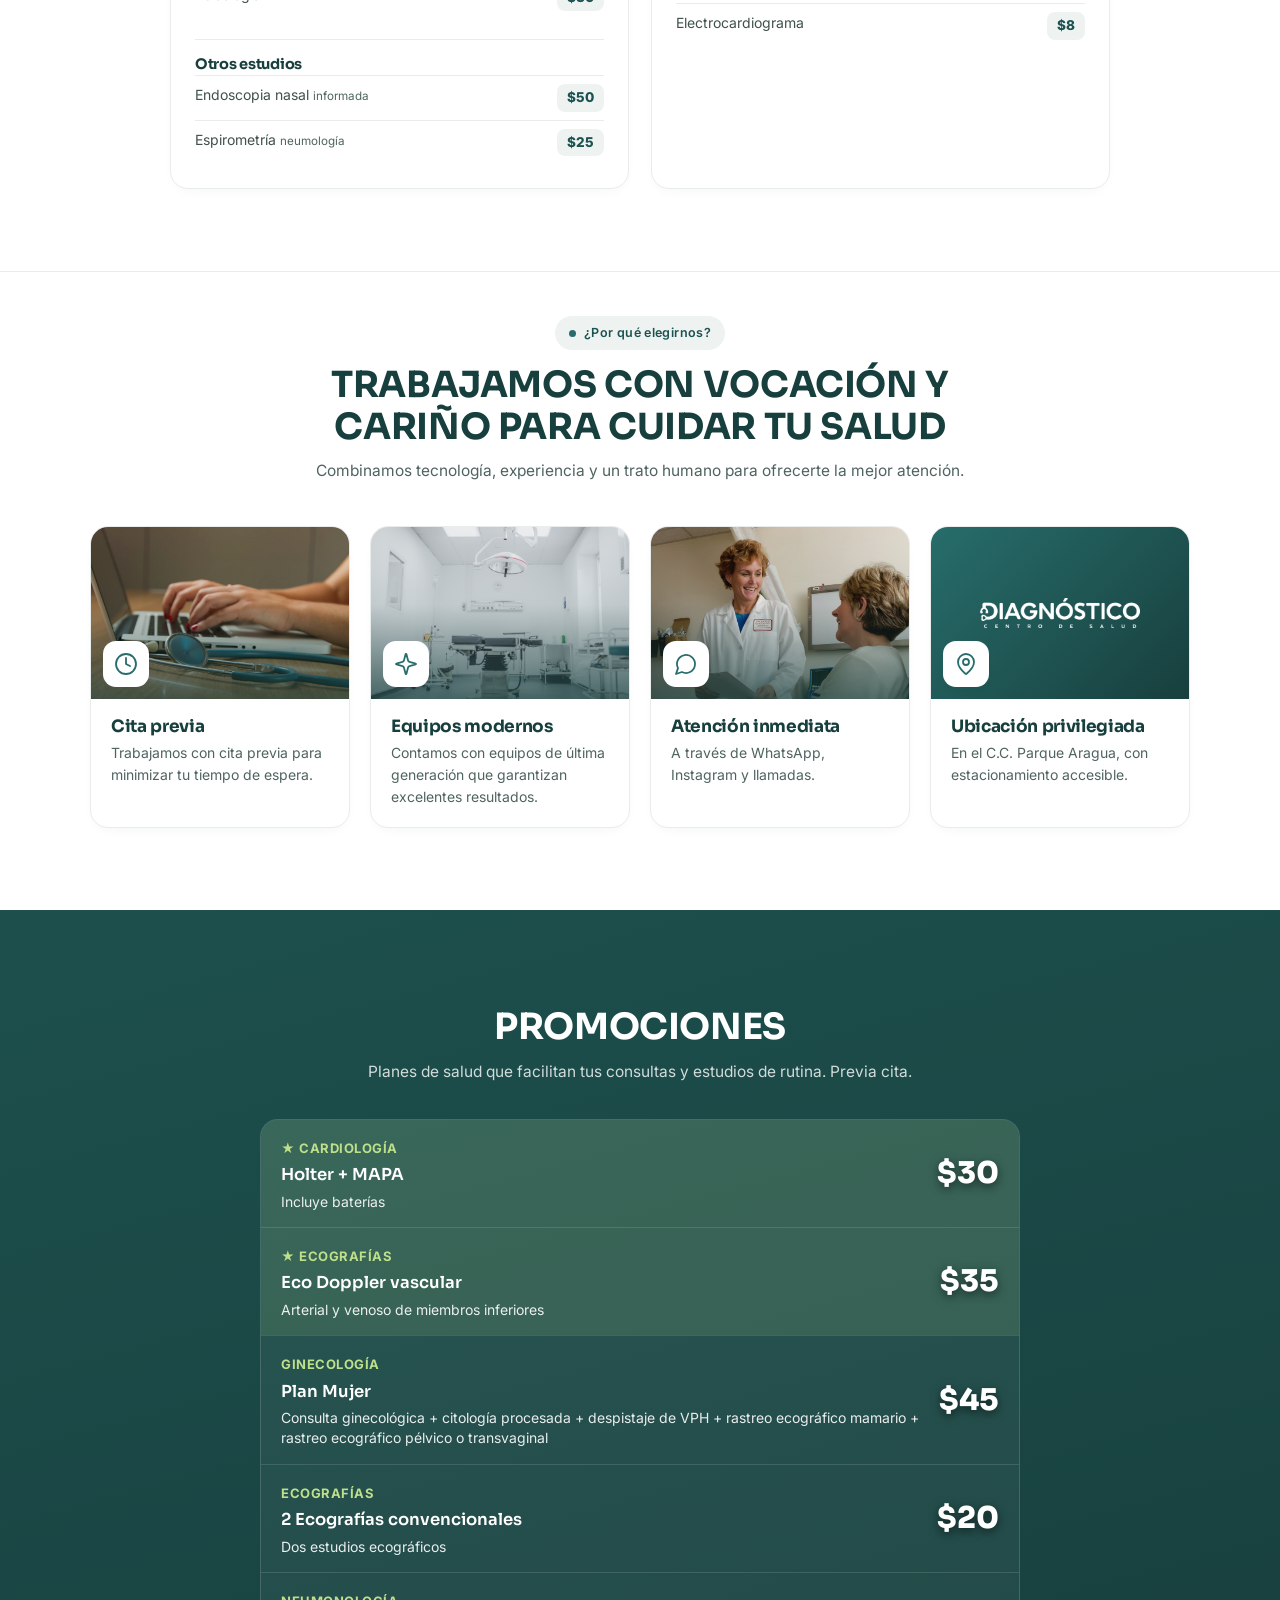
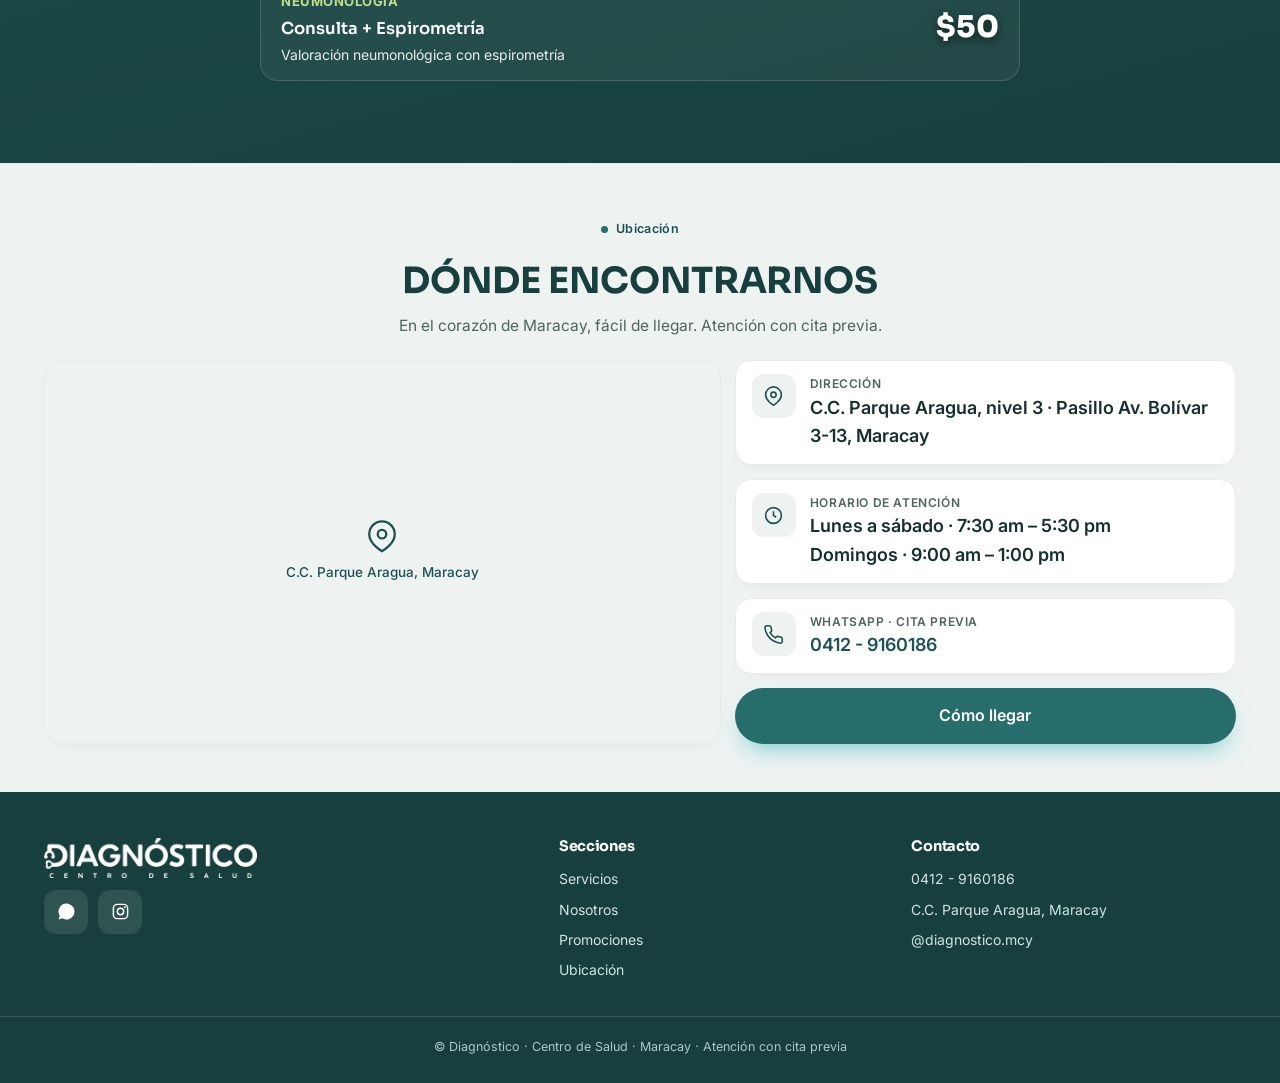
==== commit 4c6e331a: "content: textos completos de servicios y Doppler unificado Los detalles abreviados ("+ electro", "+ " ====
--- a/index.html
+++ b/index.html
@@ -152,7 +152,7 @@
   <div class="container svc-more reveal" style="--d:.1s">
     <ul class="svc-mini-list">
       <li>Consultas especializadas</li>
-      <li>Ecografías</li>
+      <li>Ecografía convencional y Doppler</li>
       <li>Estudios cardíacos</li>
       <li>Otros estudios</li>
     </ul>
@@ -186,7 +186,7 @@
     </div>
     <div class="card">
       <div class="ic"><svg viewBox="0 0 24 24" fill="none" stroke="currentColor" stroke-width="1.7"><circle cx="11" cy="11" r="7"/><path d="M21 21l-4.3-4.3"/></svg></div>
-      <h3>Ecografías</h3><span class="from">desde $12</span>
+      <h3>Ecografías</h3><span class="from">desde $8</span>
       <ul>
         <li><span>Convencional <small>abdominal, renal, tiroideo, mamario, pélvico, partes blandas, testicular y prostático</small></span><b>$12</b></li>
         <li><span>Transvaginal</span><b>$15</b></li>
@@ -278,7 +278,7 @@
       <div class="pprice">$20</div>
     </a>
     <a class="prow" href="https://wa.me/584129160186?text=Hola%2C%20quiero%20la%20promo%20de%20Neumonolog%C3%ADa" target="_blank" rel="noopener">
-      <div class="pinfo"><span class="ptag">Neumonología</span><div class="pname">Consulta neumonológica + Espirometría</div><div class="pdesc">Valoración neumonológica con espirometría</div></div>
+      <div class="pinfo"><span class="ptag">Neumonología</span><div class="pname">Consulta + Espirometría</div><div class="pdesc">Valoración neumonológica con espirometría</div></div>
       <div class="pprice">$50</div>
     </a>
   </div></div>
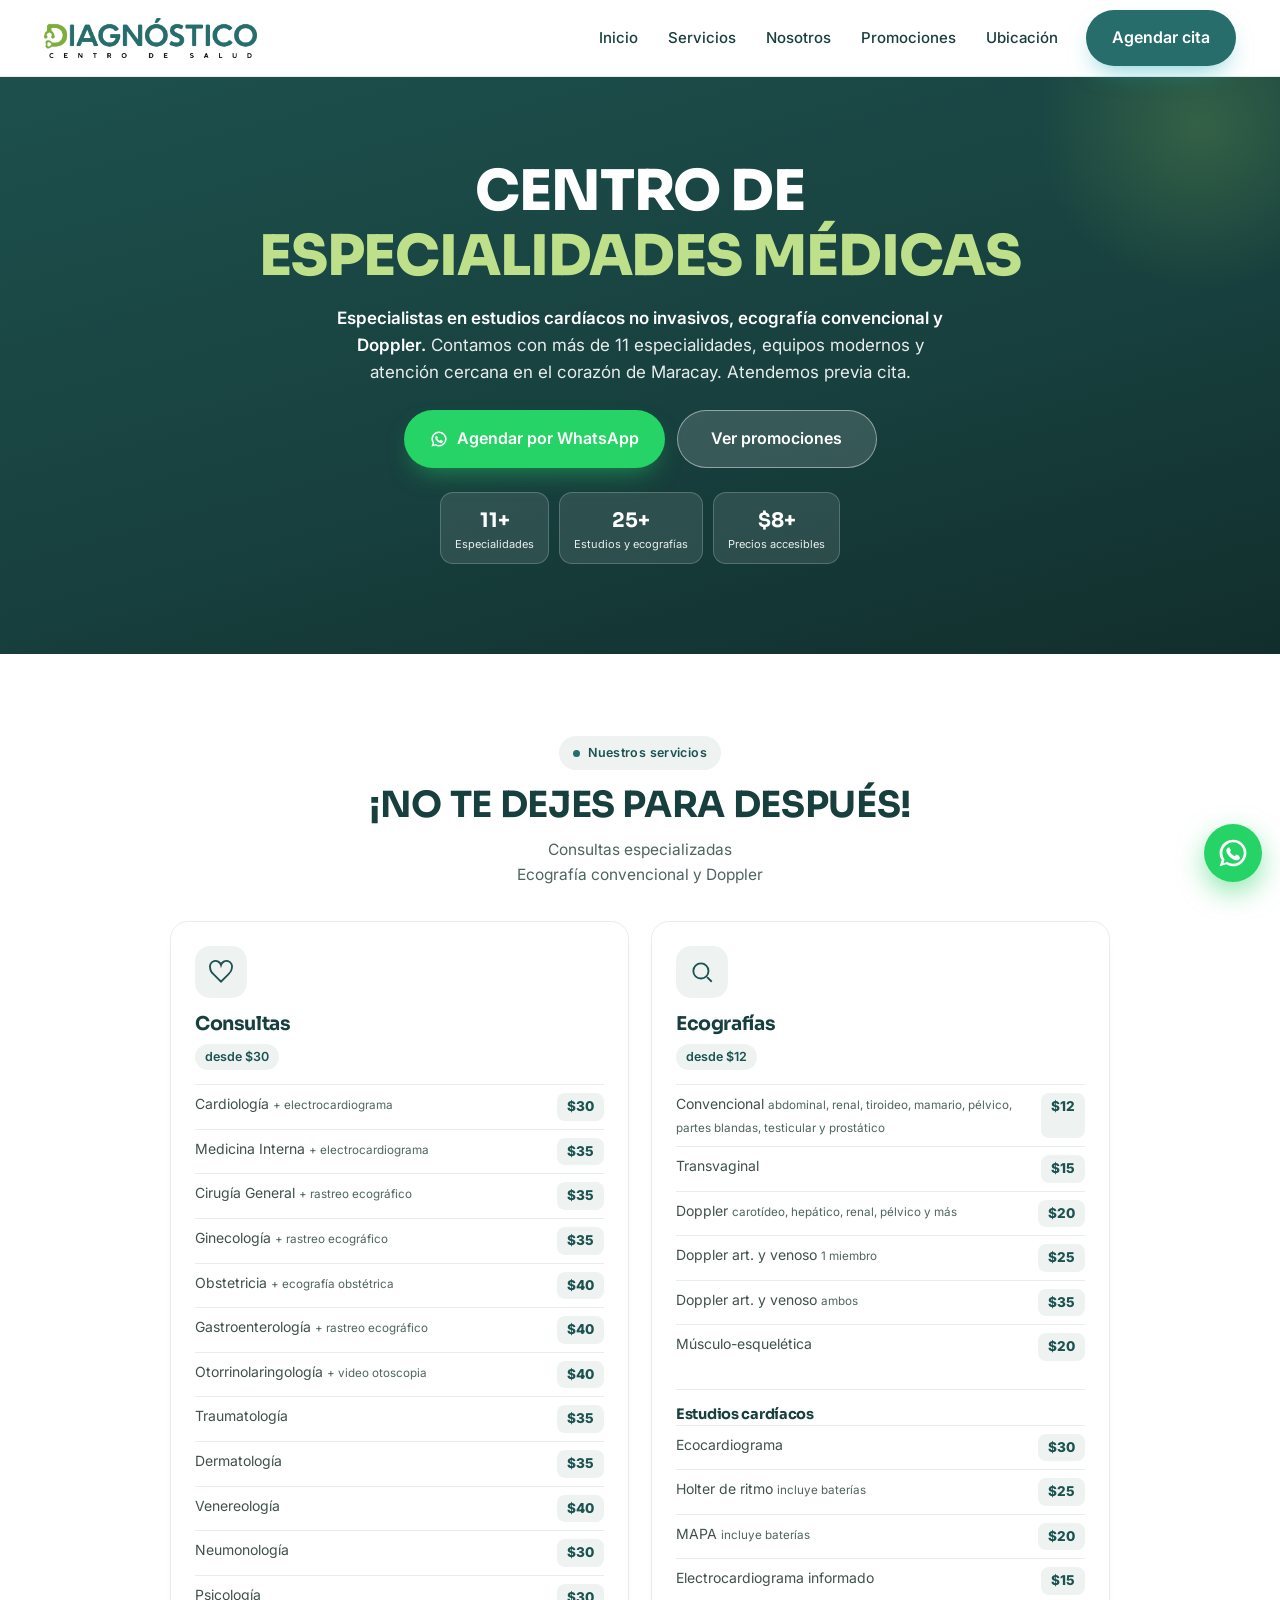
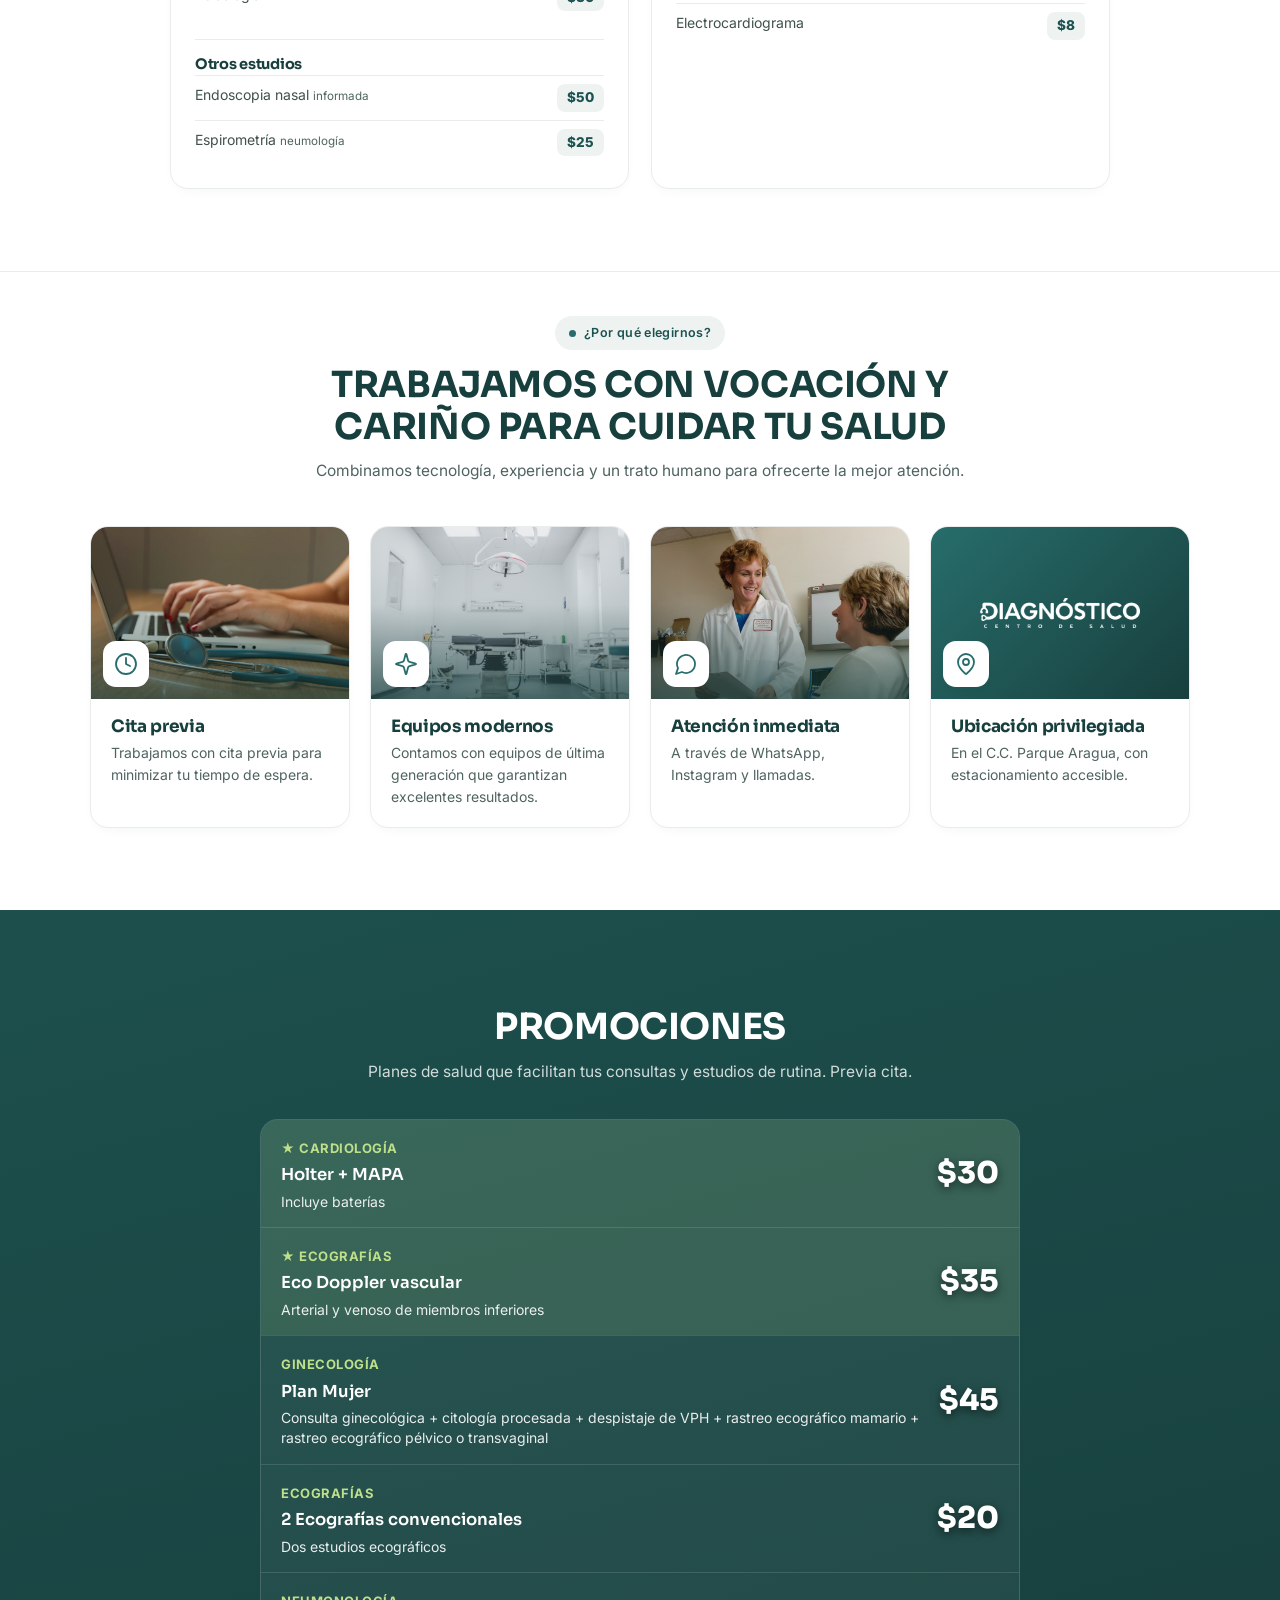
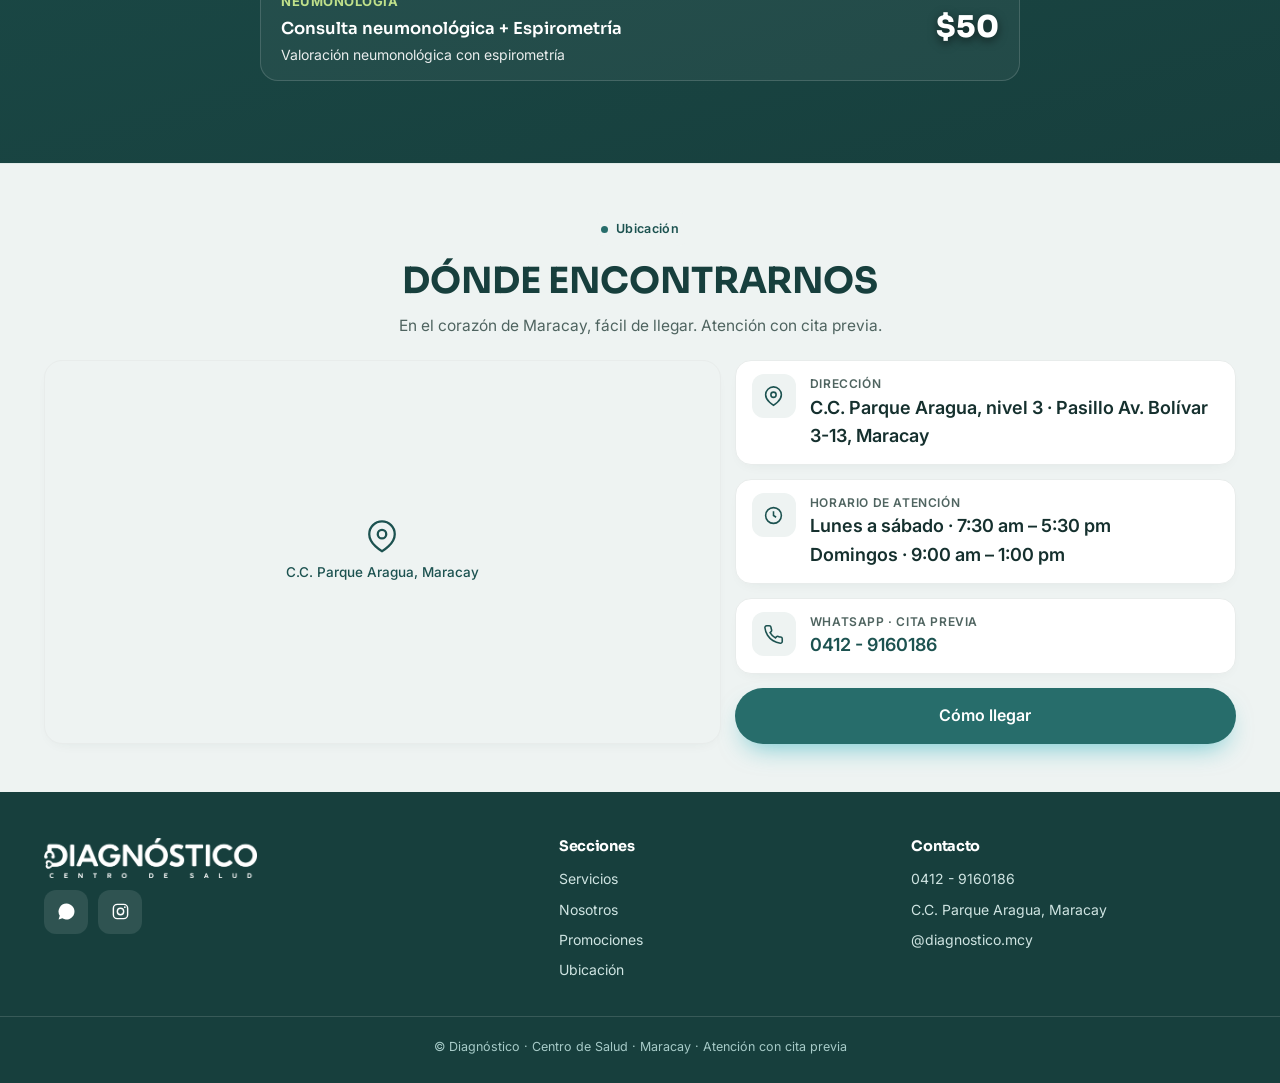
==== commit 56a50d92: "Merge branch 'content/actualizar-servicios-y-promos'" ====
--- a/index.html
+++ b/index.html
@@ -152,7 +152,7 @@
   <div class="container svc-more reveal" style="--d:.1s">
     <ul class="svc-mini-list">
       <li>Consultas especializadas</li>
-      <li>Ecografía convencional y Doppler</li>
+      <li>Ecografías</li>
       <li>Estudios cardíacos</li>
       <li>Otros estudios</li>
     </ul>
@@ -186,7 +186,7 @@
     </div>
     <div class="card">
       <div class="ic"><svg viewBox="0 0 24 24" fill="none" stroke="currentColor" stroke-width="1.7"><circle cx="11" cy="11" r="7"/><path d="M21 21l-4.3-4.3"/></svg></div>
-      <h3>Ecografías</h3><span class="from">desde $8</span>
+      <h3>Ecografías</h3><span class="from">desde $12</span>
       <ul>
         <li><span>Convencional <small>abdominal, renal, tiroideo, mamario, pélvico, partes blandas, testicular y prostático</small></span><b>$12</b></li>
         <li><span>Transvaginal</span><b>$15</b></li>
@@ -278,7 +278,7 @@
       <div class="pprice">$20</div>
     </a>
     <a class="prow" href="https://wa.me/584129160186?text=Hola%2C%20quiero%20la%20promo%20de%20Neumonolog%C3%ADa" target="_blank" rel="noopener">
-      <div class="pinfo"><span class="ptag">Neumonología</span><div class="pname">Consulta + Espirometría</div><div class="pdesc">Valoración neumonológica con espirometría</div></div>
+      <div class="pinfo"><span class="ptag">Neumonología</span><div class="pname">Consulta neumonológica + Espirometría</div><div class="pdesc">Valoración neumonológica con espirometría</div></div>
       <div class="pprice">$50</div>
     </a>
   </div></div>
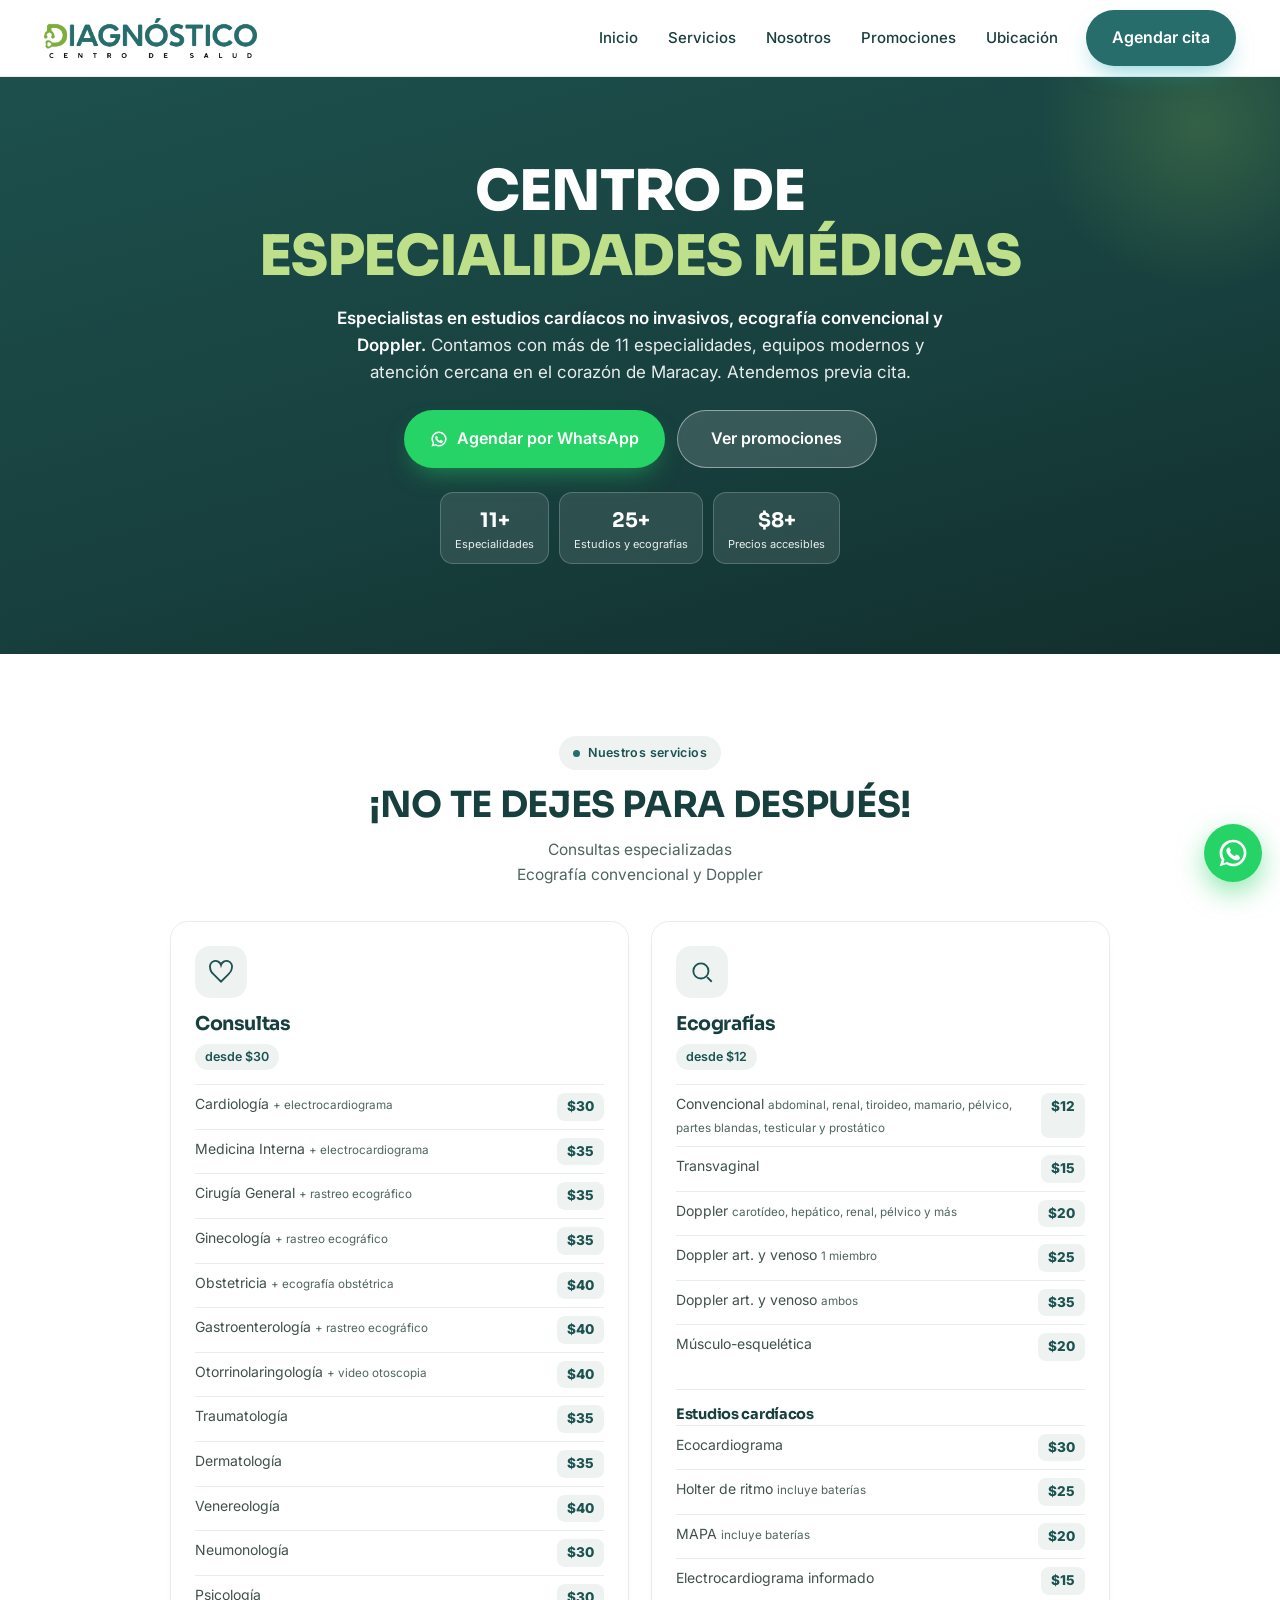
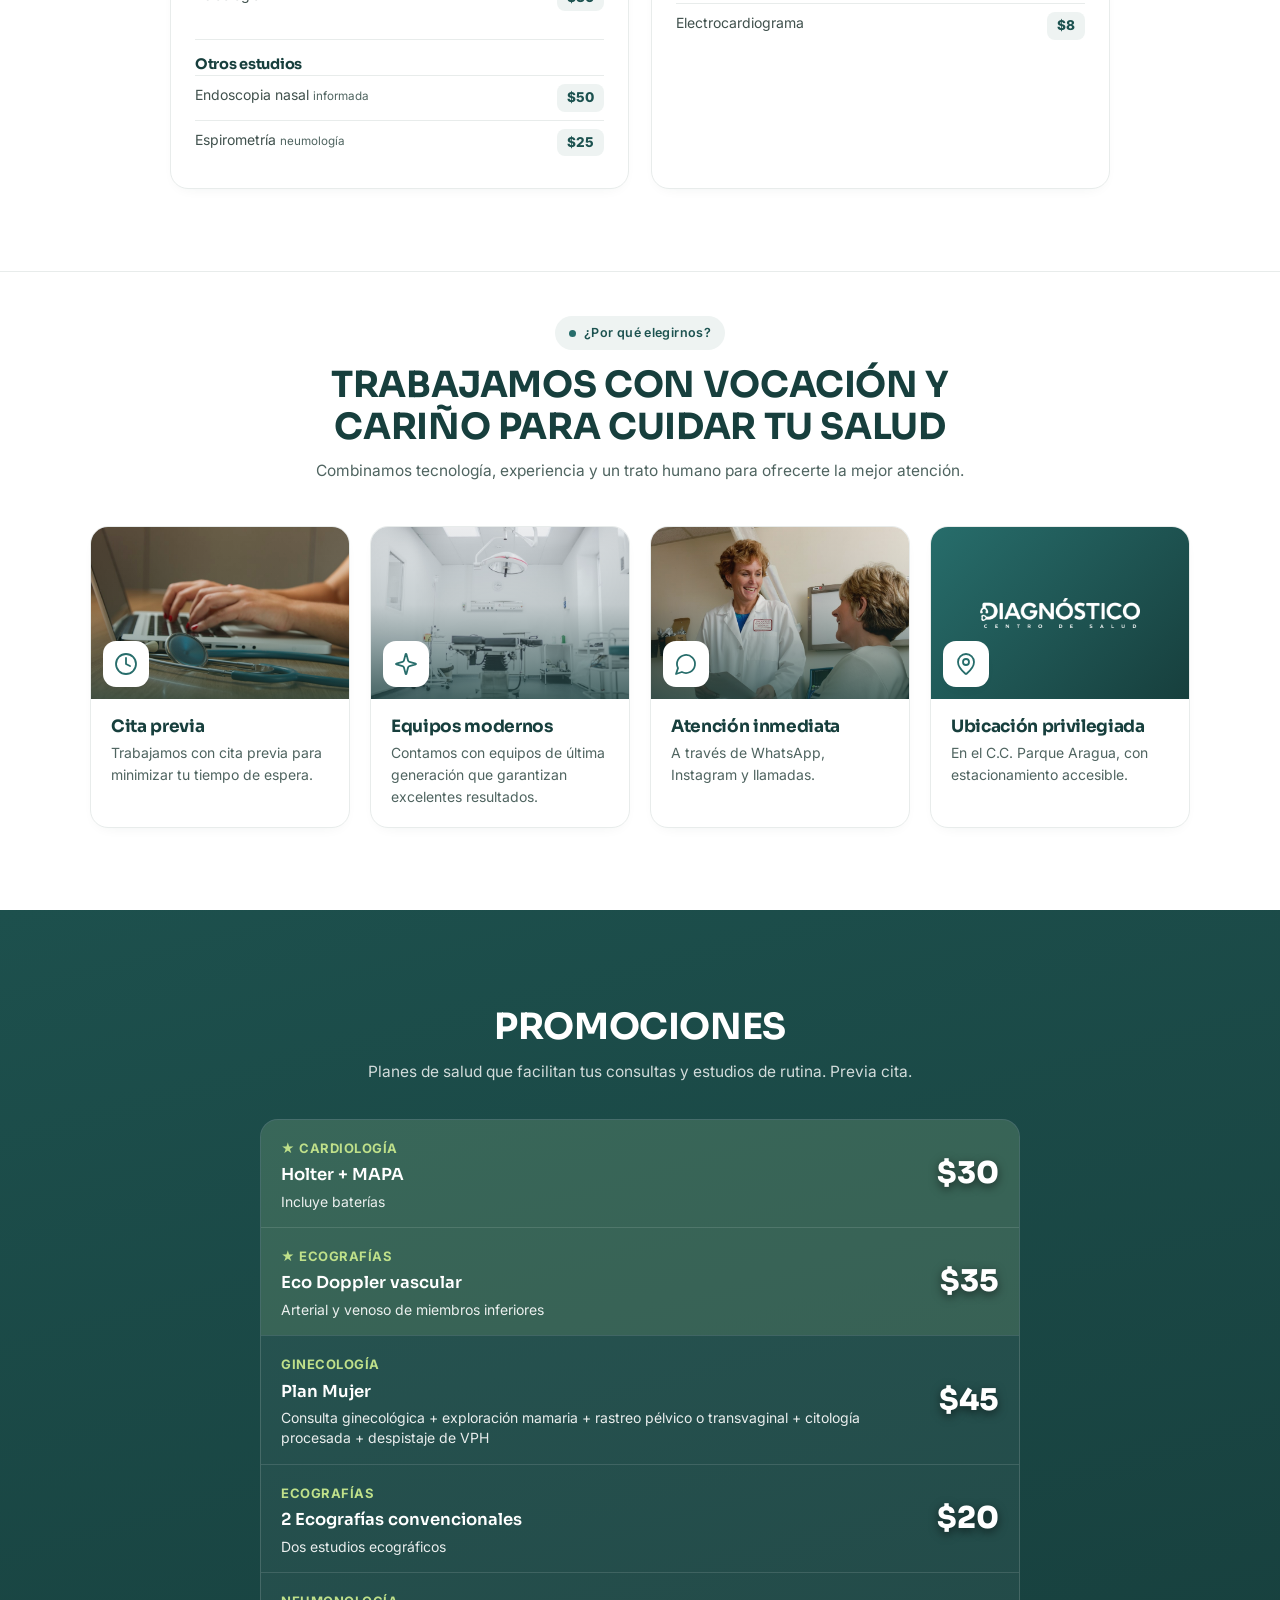
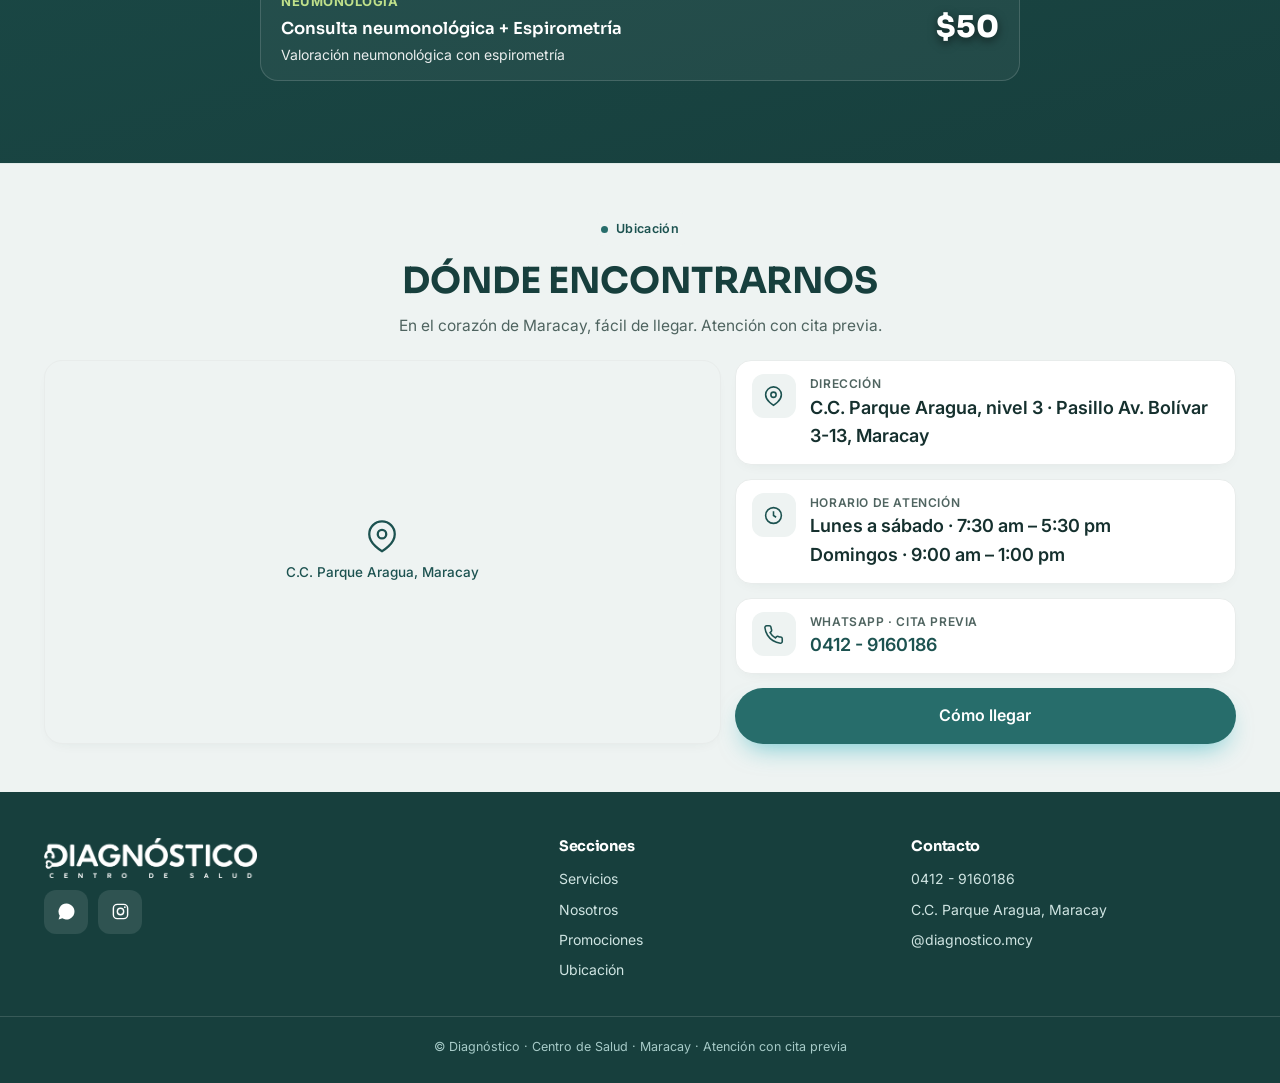
==== commit 4ce6328c: "content: Plan Mujer incluye exploración mamaria, no rastreo ecográfico mamario La clienta confirmó q" ====
--- a/index.html
+++ b/index.html
@@ -269,7 +269,7 @@
       <div class="pinfo">
         <span class="ptag">Ginecología</span>
         <div class="pname">Plan Mujer</div>
-        <div class="pdesc">Consulta ginecológica + citología procesada + despistaje de VPH + rastreo ecográfico mamario + rastreo ecográfico pélvico o transvaginal</div>
+        <div class="pdesc">Consulta ginecológica + exploración mamaria + rastreo pélvico o transvaginal + citología procesada + despistaje de VPH</div>
       </div>
       <div class="pprice">$45</div>
     </a>
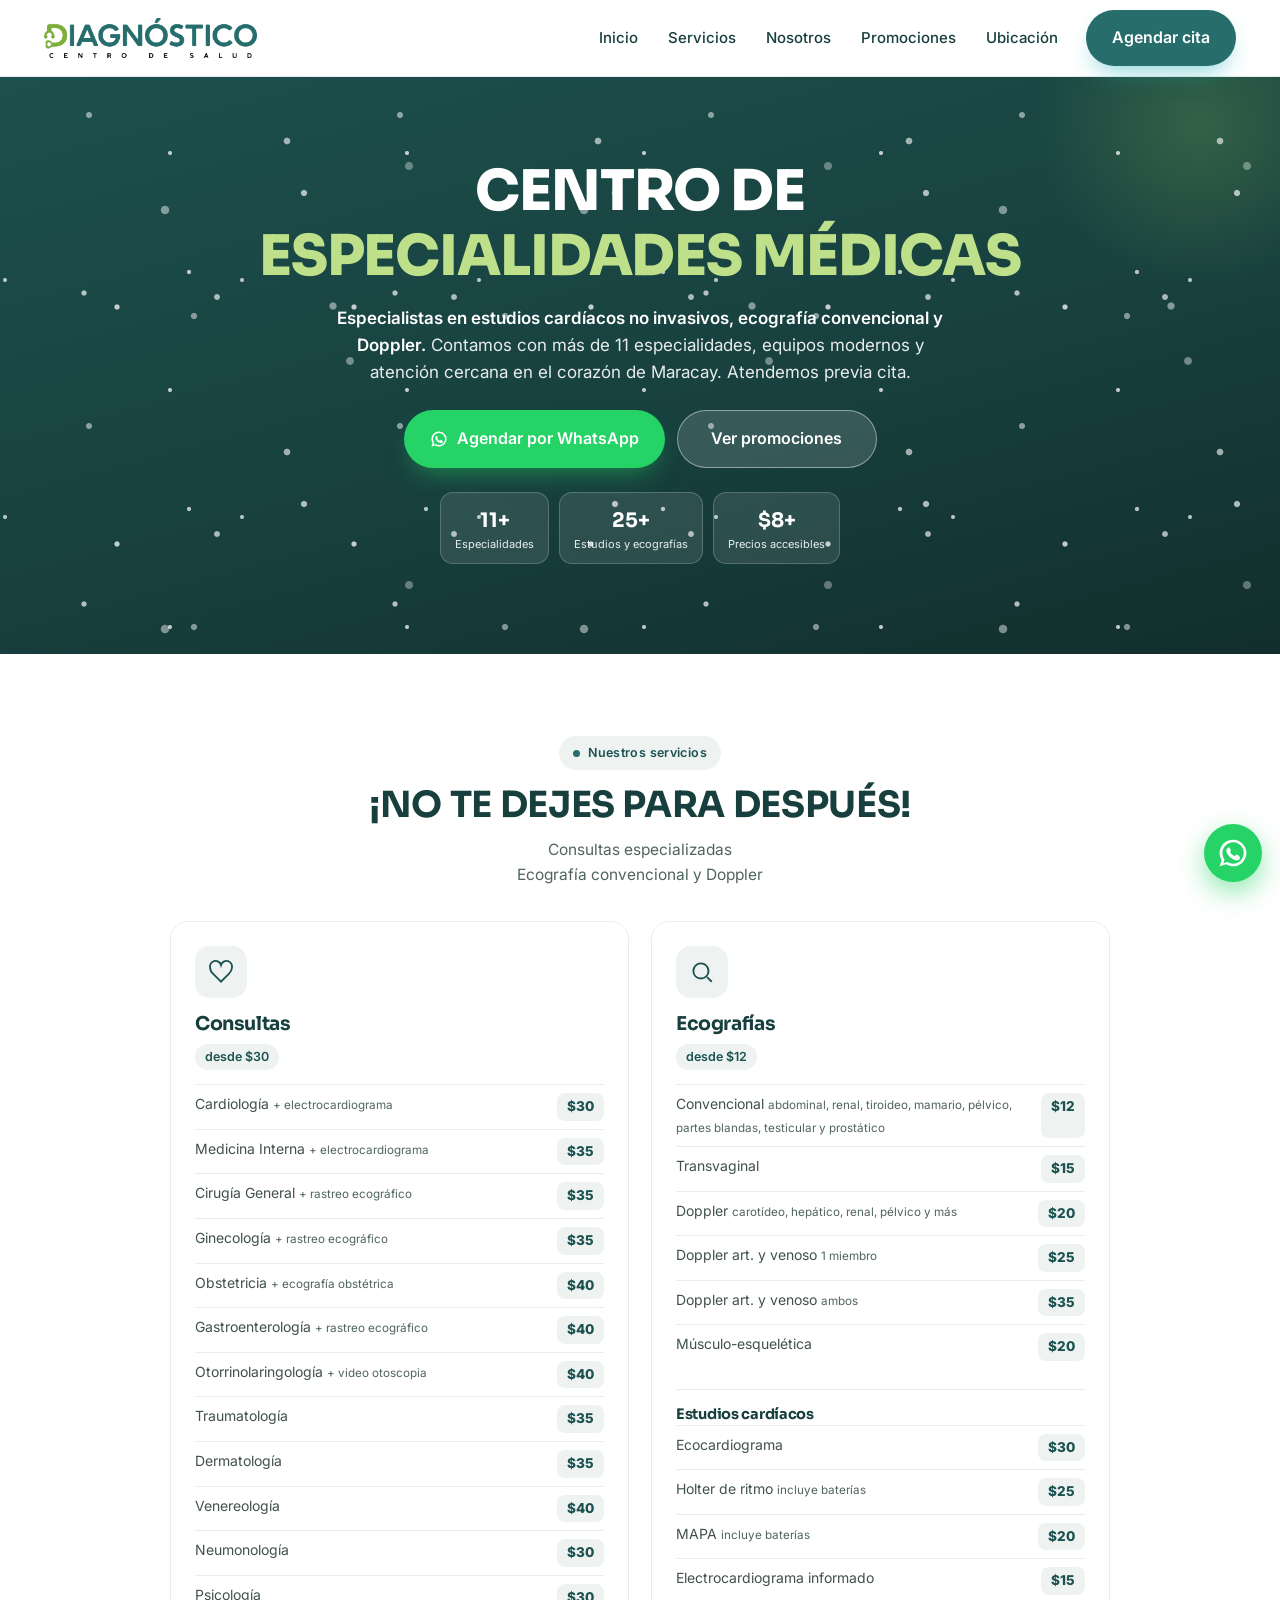
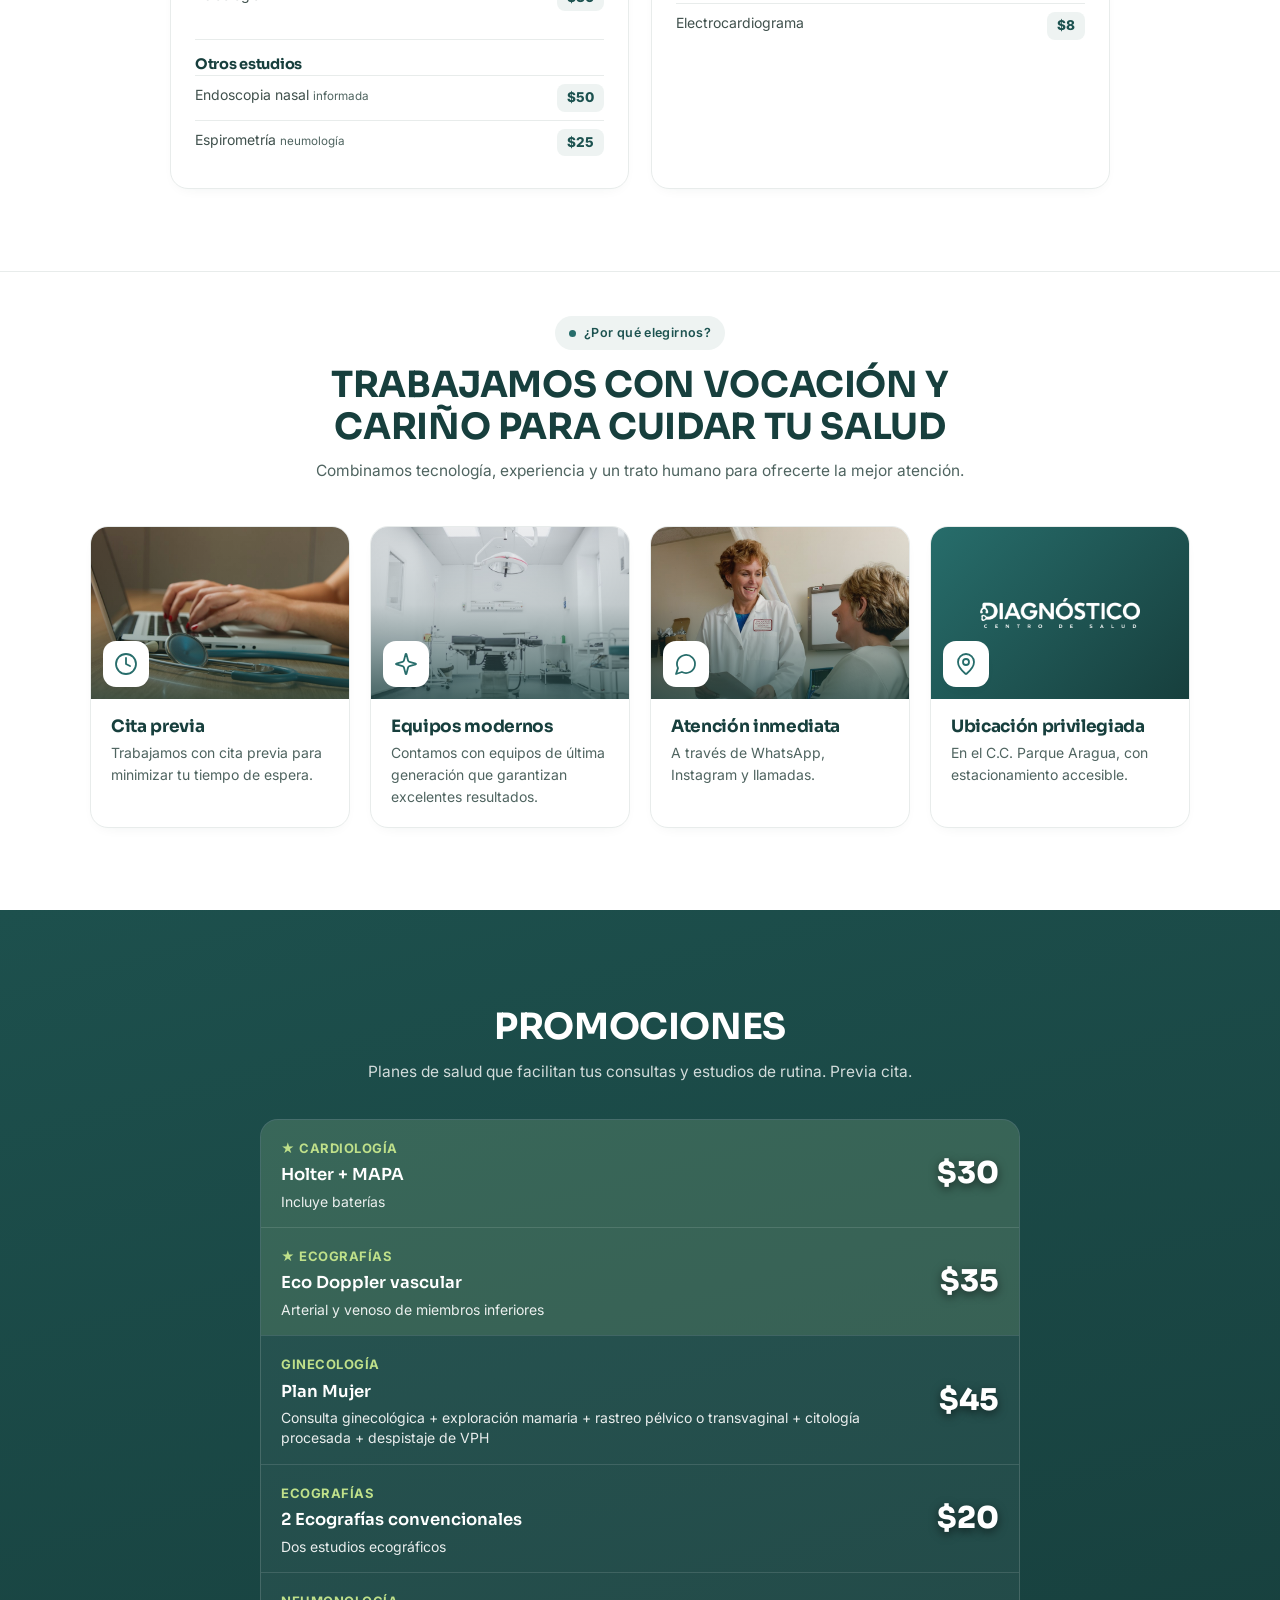
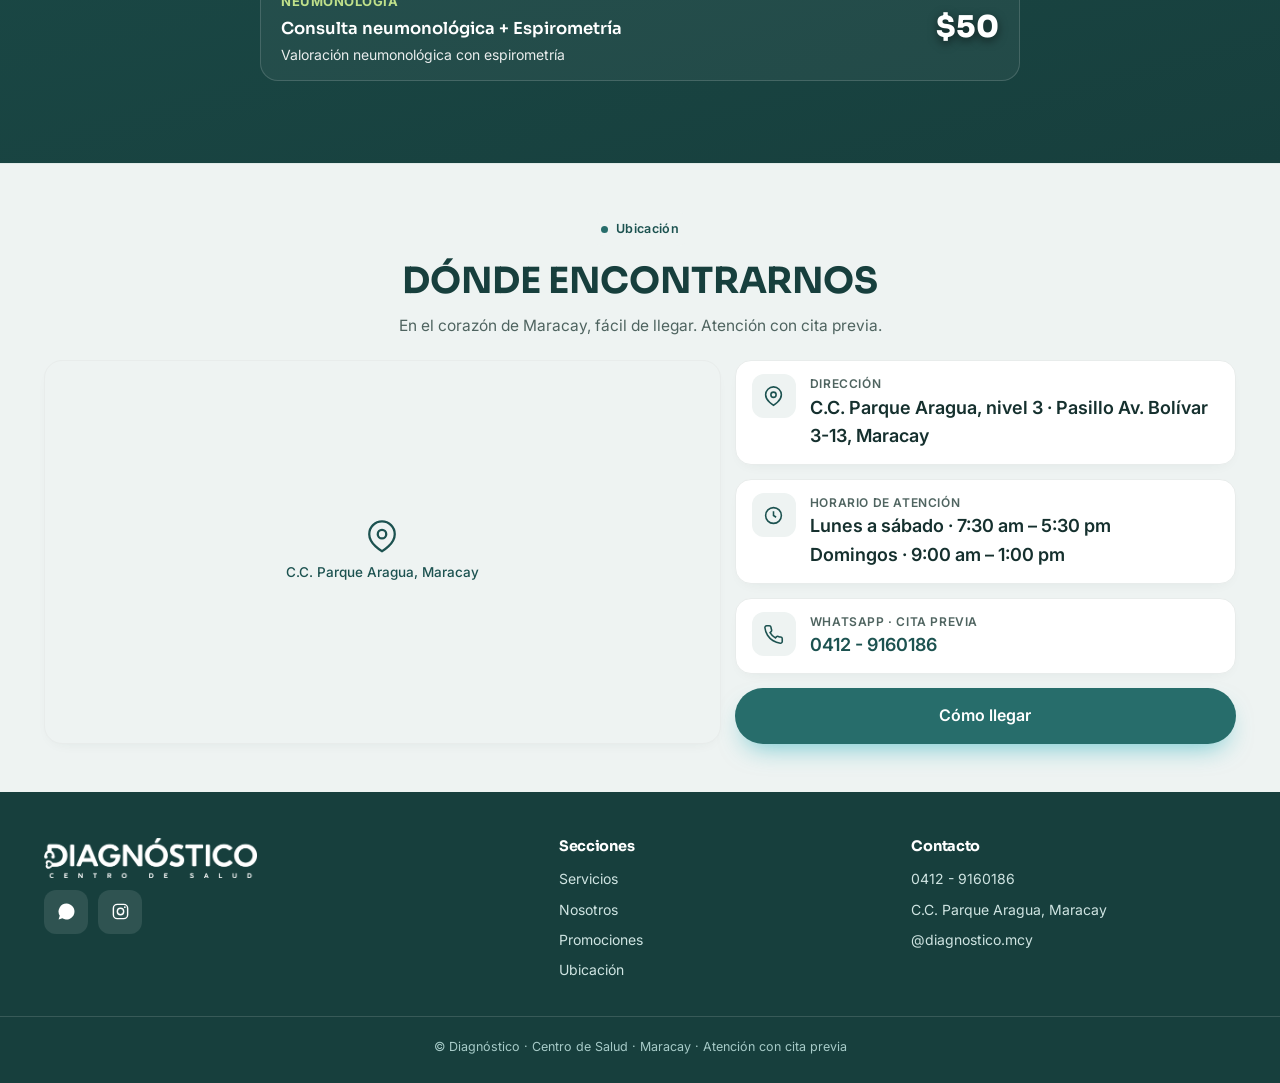
==== commit 8ed324d4: "feat: detalles de Navidad en la web (nieve, gorro y regalos) La clienta quiere la web a juego con su" ====
--- a/index.html
+++ b/index.html
@@ -18,8 +18,8 @@
 <title>Diagnóstico · Centro de Salud · Maracay</title>
 <meta name="description" content="Centro de Salud Diagnóstico en Maracay. Ecografías, estudios cardíacos, endoscopia y consultas de especialidad. Atención con cita previa.">
 <meta name="theme-color" content="#ffffff">
-<link rel="icon" type="image/png" href="img/favicon.png">
-<link rel="apple-touch-icon" href="img/favicon.png">
+<link rel="icon" type="image/png" href="img/favicon-navidad.png">
+<link rel="apple-touch-icon" href="img/favicon-navidad.png">
 <meta property="og:type" content="website">
 <meta property="og:url" content="https://diagnosticocentrodesalud.vercel.app/">
 <meta property="og:title" content="Diagnóstico · Centro de Salud · Maracay">
@@ -114,6 +114,7 @@
 
 <!-- HERO -->
 <section class="hero" id="inicio">
+  <div class="nieve" aria-hidden="true"></div>
   <div class="hero-grid">
     <div class="hero-copy">
       <div class="hero-brand only-mob reveal">
--- a/css/index.css
+++ b/css/index.css
@@ -63,6 +63,28 @@
   .hero{ position:relative; overflow:hidden; background:linear-gradient(165deg,#1d504d 0%, #173f3d 60%, #112e2c 100%); color:#fff; }
   .hero::before{ content:""; position:absolute; top:-120px; right:-90px; width:340px; height:340px; border-radius:50%; background:radial-gradient(circle, rgba(147,199,82,.22), transparent 68%); z-index:0; }
   .hero-grid{ position:relative; z-index:1; }
+  /* Navidad: nieve en CSS (copos en mosaicos de distinto tamaño). Cada capa baja exactamente la altura de su
+     mosaico por vuelta, así el bucle no salta, y al ser mosaicos distintos caen a distinta velocidad.
+     Con reduce-motion la regla global la deja quieta. */
+  .nieve{ position:absolute; inset:0; z-index:0; pointer-events:none;
+    background-image:
+      radial-gradient(circle at 189px 195px, rgba(255,255,255,0.69) 1.6px, transparent 2.6px),
+      radial-gradient(circle at 170px 76px, rgba(255,255,255,0.74) 1.5px, transparent 2.5px),
+      radial-gradient(circle at 117px 230px, rgba(255,255,255,0.74) 2.1px, transparent 3.1px),
+      radial-gradient(circle at 217px 220px, rgba(255,255,255,0.64) 2.4px, transparent 3.4px),
+      radial-gradient(circle at 5px 203px, rgba(255,255,255,0.7) 1.5px, transparent 2.5px),
+      radial-gradient(circle at 287px 64px, rgba(255,255,255,0.6) 2.8px, transparent 3.8px),
+      radial-gradient(circle at 89px 38px, rgba(255,255,255,0.5) 2.5px, transparent 3.5px),
+      radial-gradient(circle at 84px 216px, rgba(255,255,255,0.68) 2.1px, transparent 3.1px),
+      radial-gradient(circle at 304px 116px, rgba(255,255,255,0.66) 2.6px, transparent 3.6px),
+      radial-gradient(circle at 194px 239px, rgba(255,255,255,0.47) 2.6px, transparent 3.6px),
+      radial-gradient(circle at 350px 284px, rgba(255,255,255,0.4) 3.4px, transparent 4.4px),
+      radial-gradient(circle at 409px 89px, rgba(255,255,255,0.34) 3.5px, transparent 4.5px),
+      radial-gradient(circle at 333px 229px, rgba(255,255,255,0.47) 3.1px, transparent 4.1px),
+      radial-gradient(circle at 165px 133px, rgba(255,255,255,0.45) 3.7px, transparent 4.7px);
+    background-size:237px 237px, 237px 237px, 237px 237px, 237px 237px, 237px 237px, 311px 311px, 311px 311px, 311px 311px, 311px 311px, 311px 311px, 419px 419px, 419px 419px, 419px 419px, 419px 419px;
+    animation:nevar 30s linear infinite; }
+  @keyframes nevar{ to{ background-position:0 474px, 0 474px, 0 474px, 0 474px, 0 474px, 0 311px, 0 311px, 0 311px, 0 311px, 0 311px, 0 419px, 0 419px, 0 419px, 0 419px; } }
   .hero-copy{ padding:48px 22px 64px; text-align:center; max-width:920px; margin:0 auto; }
   .hero h1{ text-transform:uppercase; font-size:clamp(21px,6vw,31px); font-weight:800; line-height:1.16; margin:0; }  /* móvil: 2 líneas */
   .hero h1 em{ font-style:normal; color:#fff; display:block; }  /* móvil: título todo blanco */
@@ -70,6 +92,9 @@
   .hero-brand{ text-align:center; }
   .hb-name{ font-family:'Sora',sans-serif; font-weight:800; font-size:clamp(38px,11.5vw,52px); letter-spacing:-.005em; line-height:1; text-transform:uppercase; color:#fff; }
   .hb-name .d{ color:#bfe08a; }
+  /* Navidad: el gorro del logo de diciembre sobre la D (en em: escala con la letra) */
+  .hb-name .d{ position:relative; display:inline-block; }
+  .hb-name .d::before{ content:""; position:absolute; left:-.1em; top:-.44em; width:1.1em; height:.92em; background:url(../img/gorro-navidad.webp) center/contain no-repeat; filter:drop-shadow(0 4px 6px rgba(0,0,0,.3)); }
   .hb-sub{ margin-top:17px; font-size:14px; letter-spacing:.1em; text-transform:uppercase; color:#bfe08a; font-weight:600; line-height:1.4; }
   .hero .lead{ font-size:16.5px; color:rgba(255,255,255,.9); margin:16px auto 0; max-width:470px; }
   .hero .lead b{ color:#fff; font-weight:600; }
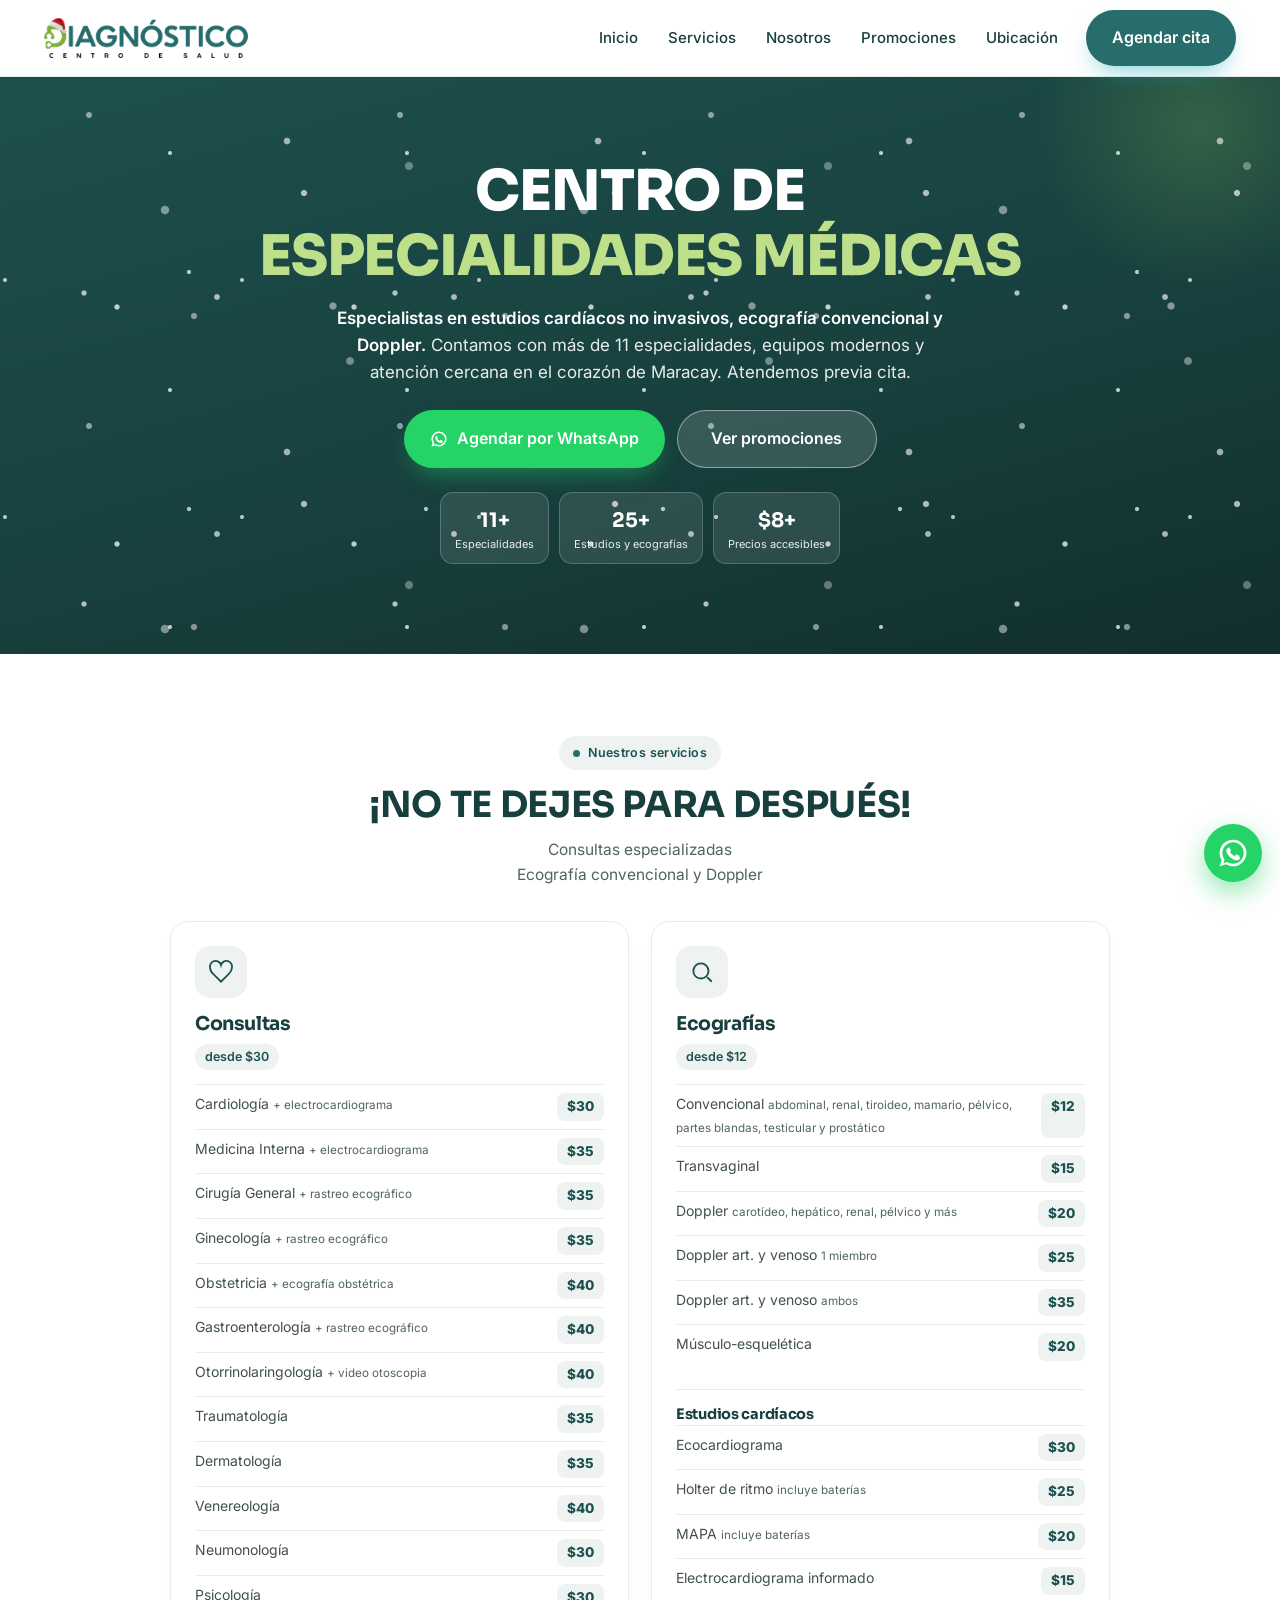
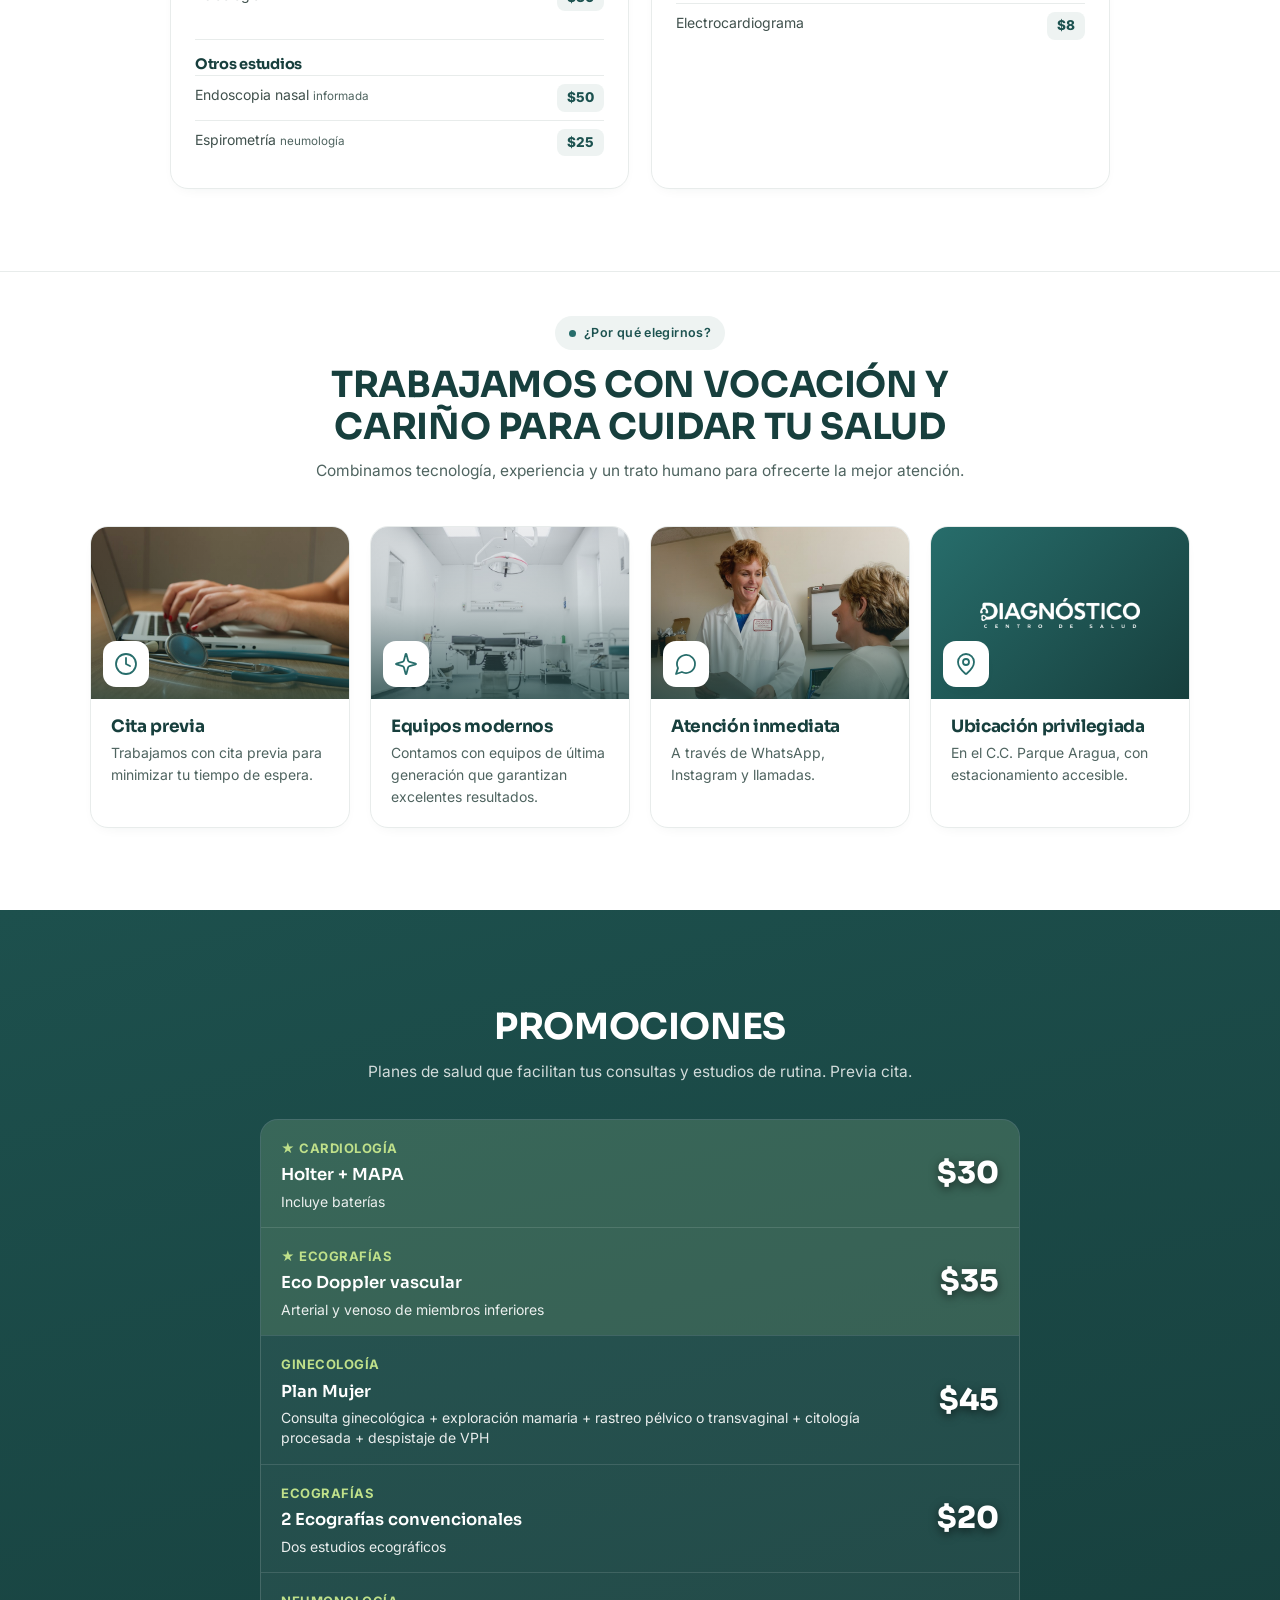
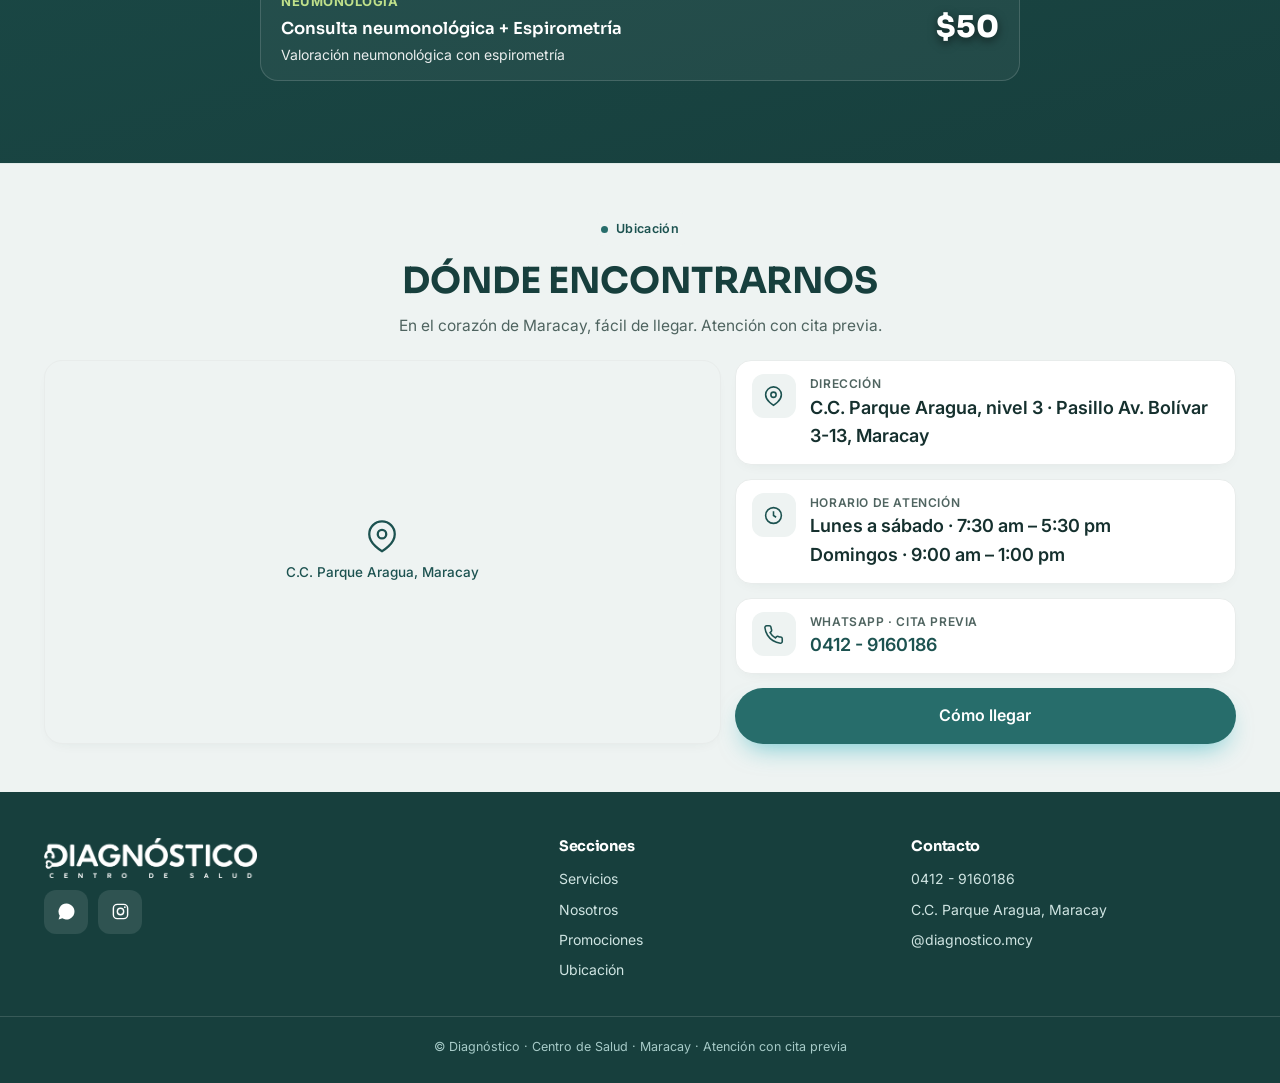
==== commit 825bdfb7: "feat: logo con gorro de Navidad en la barra de navegación La barra seguía con el logo normal mientra" ====
--- a/index.html
+++ b/index.html
@@ -84,7 +84,7 @@
 <!-- NAV -->
 <header class="nav">
   <div class="container nav-in">
-    <a href="#inicio" class="brand"><img src="img/logo.png" alt="Diagnóstico · Centro de Salud" width="2714" height="509"></a>
+    <a href="#inicio" class="brand"><img src="img/logo-navidad.webp" alt="Diagnóstico · Centro de Salud" width="1000" height="196"></a>
     <nav class="nav-links">
       <a href="#inicio">Inicio</a>
       <a href="#servicios">Servicios</a>
@@ -118,7 +118,7 @@
   <div class="hero-grid">
     <div class="hero-copy">
       <div class="hero-brand only-mob reveal">
-        <div class="hb-name"><span class="d">D</span>iagnóstico</div>
+        <div class="hb-name"><img class="d-navidad" src="img/d-navidad.webp" alt="D" width="205" height="240">iagnóstico</div>
         <div class="hb-sub">Centro de especialidades médicas</div>
       </div>
       <h1 class="only-desk reveal">Centro de <em>especialidades médicas</em></h1>
--- a/css/index.css
+++ b/css/index.css
@@ -91,10 +91,9 @@
   /* móvil: hero con la MARCA protagonista */
   .hero-brand{ text-align:center; }
   .hb-name{ font-family:'Sora',sans-serif; font-weight:800; font-size:clamp(38px,11.5vw,52px); letter-spacing:-.005em; line-height:1; text-transform:uppercase; color:#fff; }
-  .hb-name .d{ color:#bfe08a; }
-  /* Navidad: el gorro del logo de diciembre sobre la D (en em: escala con la letra) */
-  .hb-name .d{ position:relative; display:inline-block; }
-  .hb-name .d::before{ content:""; position:absolute; left:-.1em; top:-.44em; width:1.1em; height:.92em; background:url(../img/gorro-navidad.webp) center/contain no-repeat; filter:drop-shadow(0 4px 6px rgba(0,0,0,.3)); }
+  /* Navidad: la D del logo con el gorro (imagen de la clienta) en lugar de la letra. En em para que escale con
+     el texto: la D ocupa el 72% inferior de la imagen (≈ altura de mayúscula) y el gorro sobresale a la derecha */
+  .hb-name .d-navidad{ display:inline-block; height:1.14em; width:auto; vertical-align:baseline; margin-right:-.06em; position:relative; z-index:1; }
   .hb-sub{ margin-top:17px; font-size:14px; letter-spacing:.1em; text-transform:uppercase; color:#bfe08a; font-weight:600; line-height:1.4; }
   .hero .lead{ font-size:16.5px; color:rgba(255,255,255,.9); margin:16px auto 0; max-width:470px; }
   .hero .lead b{ color:#fff; font-weight:600; }
